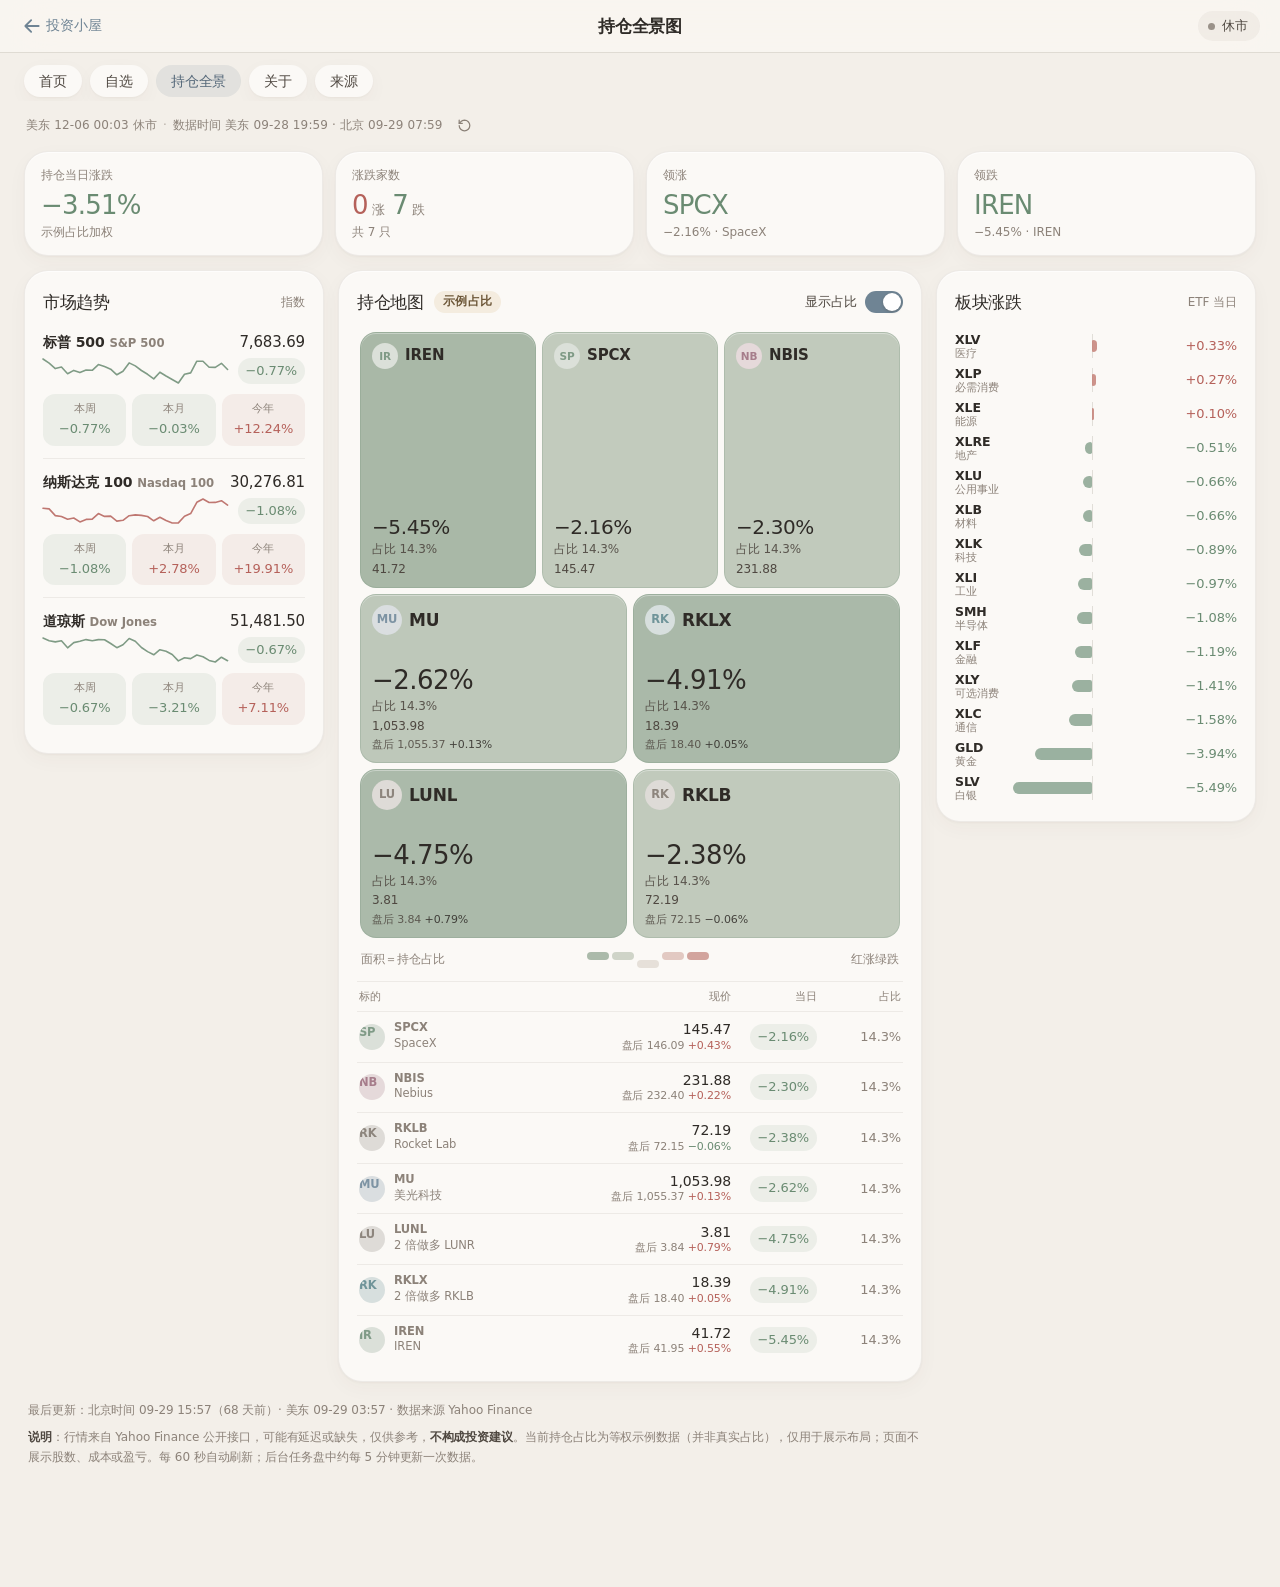
==== panorama/index.html @ 12483d36 "panorama: 持仓全景图 page (treemap, market trend, sector bars) + quotes cron" ====
<!doctype html>
<html lang="zh-CN">
<head>
<meta charset="utf-8">
<meta name="viewport" content="width=device-width,initial-scale=1,viewport-fit=cover">
<title>持仓全景图 · 绿仔的投资小屋</title>
<meta name="description" content="重点关注标的的市场趋势、持仓地图与板块涨跌全景。行情来自 Yahoo Finance，自动刷新。">
<meta name="theme-color" media="(prefers-color-scheme: light)" content="#f3efe9">
<meta name="theme-color" media="(prefers-color-scheme: dark)" content="#1c1a18">
<meta name="color-scheme" content="light dark">
<meta name="apple-mobile-web-app-capable" content="yes">
<meta name="mobile-web-app-capable" content="yes">
<meta name="apple-mobile-web-app-status-bar-style" content="default">
<meta name="apple-mobile-web-app-title" content="持仓全景">
<link rel="manifest" href="../manifest.webmanifest">
<link rel="icon" href="../icons/favicon-32.png" sizes="32x32">
<link rel="apple-touch-icon" href="../icons/apple-touch-icon.png">
<link rel="stylesheet" href="../assets/app.css">
<link rel="stylesheet" href="panorama.css">
</head>
<body class="pn">
<header class="pn-bar glass">
  <div class="pn-bar-in">
    <a class="pn-brand press" href="../" aria-label="返回首页">
      <svg class="ic" viewBox="0 0 24 24" fill="none" stroke="currentColor" stroke-width="2.2" stroke-linecap="round" stroke-linejoin="round" aria-hidden="true"><path d="M20 12H4.5M11 5l-7 7 7 7"/></svg>
      <span class="pn-brand-t">投资小屋</span>
    </a>
    <h1 class="pn-title">持仓全景图</h1>
    <div class="pn-bar-r"><span class="pn-status" id="status" aria-live="polite"><i></i><b>—</b></span></div>
  </div>
</header>

<nav class="tabs pn-tabs" aria-label="页面">
  <a href="../#/">首页</a><a href="../#/w">自选</a><a href="./" class="on" aria-current="page">持仓全景</a><a href="../#/about">关于</a><a href="../#/sources">来源</a>
</nav>

<main class="pn-main" id="main">
  <div class="pn-sub"><span id="clock">美东 —</span><span class="pn-dot">·</span><span id="dtime">数据时间 —</span><button class="pn-refresh press" id="refresh" type="button" aria-label="立即刷新"><svg class="ic" viewBox="0 0 24 24" fill="none" stroke="currentColor" stroke-width="2" stroke-linecap="round" stroke-linejoin="round"><path d="M3.5 12a8.5 8.5 0 108.5-8.5A9 9 0 005.7 6.3L3.5 8.5"/><path d="M3.5 3.5v5h5"/></svg></button></div>
  <div class="pn-warn" id="warn" hidden></div>

  <section class="pn-cards" id="cards" aria-label="概览"></section>

  <div class="pn-grid">
    <aside class="pn-card pn-market" aria-labelledby="h-market">
      <div class="pn-hd"><h2 id="h-market">市场趋势</h2><span class="pn-hint">指数</span></div>
      <div id="market"></div>
    </aside>

    <section class="pn-card pn-map" aria-labelledby="h-map">
      <div class="pn-hd">
        <h2 id="h-map">持仓地图</h2>
        <span class="pn-badge" id="badge" hidden title="占比为占位示例数据，并非真实持仓比例">示例占比</span>
        <label class="pn-sw press"><input type="checkbox" id="wtoggle" checked><span class="pn-sw-t">显示占比</span><span class="pn-sw-k" aria-hidden="true"></span></label>
      </div>
      <div class="pn-treemap" id="treemap" role="list" aria-label="持仓地图：面积代表占比，颜色代表当日涨跌"></div>
      <div class="pn-legend"><span>面积＝<em id="areaNote">占比</em></span><span class="pn-scale" aria-hidden="true"><i class="dn3"></i><i class="dn1"></i><i class="fl"></i><i class="up1"></i><i class="up3"></i></span><span>红涨绿跌</span></div>
      <div class="pn-table" id="holdlist"></div>
    </section>

    <aside class="pn-card pn-sectors" aria-labelledby="h-sec">
      <div class="pn-hd"><h2 id="h-sec">板块涨跌</h2><span class="pn-hint">ETF 当日</span></div>
      <div id="sectors"></div>
    </aside>
  </div>

  <footer class="pn-foot">
    <p id="footTime">—</p>
    <p><b>说明</b>：行情来自 Yahoo Finance 公开接口，可能有延迟或缺失，仅供参考，<b>不构成投资建议</b>。<span id="wnote">持仓占比仅以百分比示意；</span>页面不展示股数、成本或盈亏。每 60 秒自动刷新；后台任务盘中约每 5 分钟更新一次数据。</p>
  </footer>
</main>

<nav class="tabbar glass" aria-label="主导航">
  <a href="../#/" class="press"><svg class="ic" viewBox="0 0 24 24" fill="none" stroke="currentColor" stroke-width="1.8" stroke-linecap="round" stroke-linejoin="round" aria-hidden="true"><path d="M4 10.5L12 4l8 6.5V19a1.5 1.5 0 01-1.5 1.5H15V15h-6v5.5H5.5A1.5 1.5 0 014 19z"/></svg><span>首页</span></a>
  <a href="../#/w" class="press"><svg class="ic" viewBox="0 0 24 24" fill="none" stroke="currentColor" stroke-width="1.8" stroke-linecap="round" stroke-linejoin="round" aria-hidden="true"><rect x="3.5" y="3.5" width="7" height="7" rx="1.5"/><rect x="13.5" y="3.5" width="7" height="7" rx="1.5"/><rect x="3.5" y="13.5" width="7" height="7" rx="1.5"/><rect x="13.5" y="13.5" width="7" height="7" rx="1.5"/></svg><span>自选</span></a>
  <a href="./" class="press on" aria-current="page"><svg class="ic" viewBox="0 0 24 24" fill="none" stroke="currentColor" stroke-width="1.8" stroke-linecap="round" stroke-linejoin="round" aria-hidden="true"><rect x="3.5" y="3.5" width="9" height="17" rx="2"/><rect x="14.5" y="3.5" width="6" height="7.5" rx="2"/><rect x="14.5" y="13" width="6" height="7.5" rx="2"/></svg><span>全景</span></a>
  <a href="../#/about" class="press"><svg class="ic" viewBox="0 0 24 24" fill="none" stroke="currentColor" stroke-width="1.8" stroke-linecap="round" stroke-linejoin="round" aria-hidden="true"><circle cx="12" cy="12" r="9"/><path d="M12 11v6M12 7.6v.2"/></svg><span>关于</span></a>
  <a href="../#/sources" class="press"><svg class="ic" viewBox="0 0 24 24" fill="none" stroke="currentColor" stroke-width="1.8" stroke-linecap="round" stroke-linejoin="round" aria-hidden="true"><path d="M14 2.5H6.5a2 2 0 00-2 2v15a2 2 0 002 2h11a2 2 0 002-2V8z"/><path d="M14 2.5V8h5.5M8.5 13h7M8.5 17h4.5"/></svg><span>来源</span></a>
</nav>
<noscript><p style="padding:24px;color:#8a8078">请启用 JavaScript 以查看持仓全景图。</p></noscript>
<script src="panorama.js" defer></script>
</body>
</html>
---- assets/app.css ----
/* 美股 AI 雷达 — Google-Finance information architecture × iOS "Liquid Glass" materials.
   Chinese convention: red = up, green = down. Light + automatic dark mode. */
@font-face{font-family:"WM Brush";src:url(fonts/MaShanZheng-Regular-wordmark.woff2) format("woff2");font-display:block}
@font-face{font-family:"WM Round";src:url(fonts/ZCOOLKuaiLe-Regular-wordmark.woff2) format("woff2");font-display:block}
@font-face{font-family:"WM Serif";src:url(fonts/ZCOOLXiaoWei-Regular-wordmark.woff2) format("woff2");font-display:block}
:root{
  /* Morandi: warm greige ground, dusty low-saturation accents */
  --bg:#f3efe9; --card:#fbf9f6; --card2:#f2ede6; --fill:rgba(120,104,88,.11); --fill2:rgba(120,104,88,.065);
  --line:rgba(96,80,64,.16); --line2:rgba(96,80,64,.09);
  --tx:#2f2b27; --tx2:#4f4841; --tx3:#8c8279; --tx4:#b9afa5;
  --blue:#6f8494; --blue2:#7d93a3; --blue-bg:rgba(111,132,148,.13); --blue-tx:#56697a;
  --up:#b5615a; --upR:#c48178; --up-bg:rgba(181,97,90,.09); --dn:#6a8b72; --dnR:#8aa591; --dn-bg:rgba(110,143,118,.11); --flat:#9a9189;
  --glass:rgba(250,247,243,.74); --glass-bd:rgba(255,255,255,.6); --glass-hl:inset 0 1px 0 rgba(255,255,255,.7);
  --sh-card:0 1px 2px rgba(80,60,40,.04),0 6px 20px rgba(80,60,40,.035); --sh-pop:0 14px 40px rgba(70,52,36,.12),0 2px 8px rgba(70,52,36,.05);
  --bub:#ece6de; --warn-bg:#f4ecdf; --warn-tx:#6b5536;
  --val:#a3804a; --val-b:#f1e8da; --gro:#8f7599; --gro-b:#eee7ef; --tec:#62898f; --tec-b:#e3ecec; --mac:#737899; --mac-b:#e8e8f0; --hst:#9a9189; --hst-b:#efebe5;
  --r-sm:10px; --r:14px; --r-lg:20px; --r-xl:24px;
  --spring:cubic-bezier(.34,1.4,.64,1); --ease:cubic-bezier(.32,.72,0,1);
  --font:-apple-system,BlinkMacSystemFont,"SF Pro Display","SF Pro Text","PingFang SC","Google Sans",Roboto,"Noto Sans SC","Hiragino Sans GB","Microsoft YaHei",system-ui,"Segoe UI",sans-serif;
  --abh:64px; --sat:env(safe-area-inset-top,0px); --sab:env(safe-area-inset-bottom,0px);
  color-scheme:light dark;
}
@media (prefers-color-scheme:dark){:root{
  --bg:#1c1a18; --card:#262320; --card2:#2f2b28; --fill:rgba(200,185,170,.12); --fill2:rgba(200,185,170,.07);
  --line:rgba(220,205,190,.14); --line2:rgba(220,205,190,.08);
  --tx:#ece6df; --tx2:#cdc5bc; --tx3:#998f86; --tx4:#6a615a;
  --blue:#9aaebb; --blue2:#a9bbc6; --blue-bg:rgba(154,174,187,.15); --blue-tx:#b3c3ce;
  --up:#d38f86; --upR:#c9877e; --up-bg:rgba(211,143,134,.13); --dn:#92b39b; --dnR:#86a790; --dn-bg:rgba(146,179,155,.13); --flat:#998f86;
  --glass:rgba(38,35,32,.72); --glass-bd:rgba(255,245,235,.08); --glass-hl:inset 0 1px 0 rgba(255,245,235,.06);
  --sh-card:none; --sh-pop:0 16px 48px rgba(0,0,0,.45);
  --bub:#34302c; --warn-bg:rgba(176,138,79,.14); --warn-tx:#e2cda6;
  --val:#c9a56b; --val-b:rgba(201,165,107,.15); --gro:#b89cc2; --gro-b:rgba(184,156,194,.15); --tec:#8db3b8; --tec-b:rgba(141,179,184,.14); --mac:#9da2c4; --mac-b:rgba(157,162,196,.16); --hst:#998f86; --hst-b:#2f2b28;
}}
*{box-sizing:border-box;margin:0;padding:0}
html{-webkit-text-size-adjust:100%;scroll-padding-top:calc(var(--abh) + 16px);background:var(--bg)}
body{background:var(--bg);color:var(--tx);font:15px/1.55 var(--font);letter-spacing:-.005em;-webkit-font-smoothing:antialiased;min-height:100vh;-webkit-tap-highlight-color:transparent;overflow-x:hidden}
a{color:var(--blue);text-decoration:none}
button{font:inherit;color:inherit;background:none;border:0;cursor:pointer}
input,select{font:inherit;color:inherit}
strong{font-weight:500;color:var(--tx)}
.num{font-variant-numeric:tabular-nums;letter-spacing:-.01em}
.up{color:var(--up)} .dn{color:var(--dn)} .flat{color:var(--flat)}
.faint{color:var(--tx3)} .small{font-size:12px} .center{text-align:center}
.ic{width:20px;height:20px;flex:none;display:inline-block;vertical-align:middle}
:focus-visible{outline:2px solid var(--blue);outline-offset:2px;border-radius:8px}
.glass{background:var(--glass);-webkit-backdrop-filter:saturate(180%) blur(24px);backdrop-filter:saturate(180%) blur(24px)}
.card{background:var(--card);border-radius:var(--r-lg);box-shadow:var(--sh-card)}

/* press: quick shrink, spring back */
.press,.frow,.wrow,.lrow,.sg,.xchip,.chip,.tabs a,.tonal,.icard,.news-row,.pager a,.heat .h,.srow,.ib,.dsel,.send,.acc summary,.tlink,.more,.ce{transition:transform .5s var(--spring),background-color .2s,box-shadow .25s,opacity .2s}
.press:active,.frow:active,.wrow:active,.lrow:active,.sg:active,.xchip:active,.chip:active,.tabs a:active,.tonal:active,.icard:active,.news-row:active,.pager a:active,.heat .h:active,.srow:active,.ib:active,.dsel:active,.send:active,.tlink:active,.ce:active{transform:scale(.97);transition:transform .12s ease-out}
.acc summary:active{transform:scale(.99);transition:transform .12s ease-out}

/* ---------- wordmark drafts (?logo=a|b|c) ---------- */
.wm{display:inline-flex;align-items:center;gap:9px;color:var(--tx);white-space:nowrap;line-height:1}
.wm .mark{width:30px;height:30px;flex:none}
.wm-t{font-size:22px}
.wm-a .wm-t{font-family:"WM Brush",var(--font);font-size:25px;letter-spacing:.02em;color:#3b3632}
.wm-a .mk-fill{fill:#b5615a} .wm-a .mk-line{stroke:#f3dcd6;opacity:.7} .wm-a .mk-ch{font-family:"WM Brush",serif;font-size:22px;fill:#fbf3ef}
.wm-b .wm-t{font-family:"WM Round",var(--font);font-size:22px;letter-spacing:.06em;color:#6b5a4c}
.wm-b .mk-fill{fill:#e2cfba} .wm-b .mk-door{fill:none;stroke:#a88f77;stroke-width:1.6;stroke-linecap:round} .wm-b .mk-leaf{fill:#8aa591} .wm-b .mk-vein{stroke:#f3efe9}
.wm-c{gap:10px}
.wm-c .wm-t{display:inline-flex;align-items:center;gap:8px;font-family:"WM Serif","Noto Serif SC","Songti SC",serif;font-size:21px;letter-spacing:.2em;color:#3b3632}
.wm-c .wm-rule{display:inline-block;width:14px;height:.5px;background:currentColor;opacity:.45}
.wm-c .wm-rule:last-child{margin-left:-.2em}
.wm-c .mk-line{stroke:#8c8279} .wm-c .mk-ch{font-family:"WM Serif",serif;font-size:19px;fill:#3b3632}
@media (prefers-color-scheme:dark){
  .wm-a .wm-t,.wm-c .wm-t{color:#ece6df} .wm-b .wm-t{color:#e3d3c3}
  .wm-a .mk-fill{fill:#a35a53} .wm-b .mk-fill{fill:#4a413a} .wm-b .mk-door{stroke:#b9a48f} .wm-b .mk-vein{stroke:#262320}
  .wm-c .mk-line{stroke:#998f86} .wm-c .mk-ch{fill:#ece6df}
}
.wm-lg .mark{width:38px;height:38px} .wm-lg.wm-a .wm-t{font-size:33px} .wm-lg.wm-b .wm-t{font-size:27px} .wm-lg.wm-c .wm-t{font-size:25px}
.wm-sm .mark{width:22px;height:22px} .wm-sm .wm-t{font-size:17px!important} .wm-sm.wm-c .wm-rule{display:none} .wm-sm.wm-c .wm-t{letter-spacing:.12em}
.wm-xs{gap:6px} .wm-xs .mark{width:18px;height:18px} .wm-xs .wm-t{font-size:14px!important;color:var(--tx2)!important} .wm-xs.wm-c .wm-rule{display:none}

/* ---------- glass app bar ---------- */
.appbar{position:sticky;top:0;z-index:30;padding-top:var(--sat);border-bottom:.5px solid transparent;transition:border-color .25s,background-color .25s}
body.scrolled .appbar{border-bottom-color:var(--line)}
.ab{max-width:1440px;margin:0 auto;height:var(--abh);display:grid;grid-template-columns:280px minmax(0,1fr) 380px;align-items:center;padding:0 24px;position:relative}
.ab-l{display:flex;align-items:center;gap:2px;min-width:0}
.brand{display:flex;align-items:center;color:var(--tx);white-space:nowrap}
.ab-t{display:none}
.ab-c{padding:0 24px;max-width:780px}
.ab-r{display:flex;justify-content:flex-end;align-items:center;gap:6px}
.ib{width:40px;height:40px;border-radius:50%;display:inline-flex;align-items:center;justify-content:center;color:var(--tx2);flex:none}
.ib:hover{background:var(--fill2)}
.ib .ic{width:22px;height:22px}
.back{margin-left:-8px;color:var(--blue)}
.back .ic{width:24px;height:24px;stroke-width:2.2}
.sbtn{display:none}
.search{position:relative;display:flex;align-items:center;height:44px;background:var(--fill);border-radius:22px;padding:0 6px 0 16px;transition:background .2s,box-shadow .25s,border-radius .2s}
.search:hover{background:var(--fill2)}
.search:focus-within{background:var(--card);box-shadow:var(--sh-pop)}
.search.open{border-radius:22px 22px 0 0}
.search .si{width:20px;height:20px;color:var(--tx3)}
.search input{flex:1;min-width:0;height:100%;border:0;background:transparent;outline:0;padding:0 10px;font-size:16px}
.search input::placeholder{color:var(--tx3)}
.search input::-webkit-search-cancel-button{display:none}
.qx{width:34px;height:34px}
.qx .ic{width:18px;height:18px}
.sr{position:absolute;left:0;right:0;top:100%;background:var(--card);border-radius:0 0 22px 22px;box-shadow:0 18px 40px rgba(0,0,0,.14);padding:4px 0 12px;max-height:min(66vh,520px);overflow:auto;border-top:.5px solid var(--line2);z-index:40;animation:drop .35s var(--ease)}
@keyframes drop{from{opacity:0;transform:translateY(-6px)}}
.srh{font-size:12px;color:var(--tx3);padding:8px 20px 4px;font-weight:600}
.srow{display:flex;align-items:center;gap:14px;padding:9px 20px;color:var(--tx)}
.srow:hover,.srow.on{background:var(--fill2)}
.st{flex:1;min-width:0;display:flex;flex-direction:column}
.st b{font-weight:600;white-space:nowrap;overflow:hidden;text-overflow:ellipsis}
.st span{font-size:12px;color:var(--tx3)} .st em{font-style:normal;color:var(--blue)}
.sp{display:flex;flex-direction:column;align-items:flex-end;gap:2px}
.sp b{font-weight:600}
.sre{padding:16px 20px;color:var(--tx3)}
.sm-only{display:none}
.lt-block{display:none}
.dsel{position:relative;display:inline-flex;align-items:center;gap:6px;height:36px;padding:0 10px 0 12px;background:var(--fill2);border-radius:18px;color:var(--tx2);font-size:13px;font-weight:600;cursor:pointer}
.dsel:hover{background:var(--fill)}
.dsel .ic{width:17px;height:17px}
.dsel .dd{width:15px;height:15px;margin-left:-2px}
.dsel select{appearance:none;-webkit-appearance:none;border:0;background:transparent;font:inherit;color:inherit;outline:0;cursor:pointer}
.dsel select option{color:#000}

/* ---------- layout ---------- */
.layout{max-width:1440px;margin:0 auto;display:grid;grid-template-columns:280px minmax(0,1fr) 380px;gap:20px;align-items:start;padding:12px 24px 0}
.col-l,.col-r{position:sticky;top:calc(var(--abh) + var(--sat) + 12px);max-height:calc(100vh - var(--abh) - var(--sat) - 24px);overflow:auto;background:var(--card);border-radius:var(--r-xl);box-shadow:var(--sh-card);scrollbar-width:none}
.col-l::-webkit-scrollbar,.col-r::-webkit-scrollbar{display:none}
.col-l{padding:6px 16px 12px}
.col-r{padding:6px 20px 0}
.col-c{min-width:0;padding:0 0 24px}
.col-c>*{max-width:760px;margin-left:auto;margin-right:auto}
.only-m{display:none}

/* page transitions (spring) */
.pg-enter{animation:pgin .6s var(--ease) both}
.pg-enter.push{animation-name:pgpush}
@keyframes pgin{from{opacity:0;transform:translateY(16px) scale(.992)}}
@keyframes pgpush{from{opacity:0;transform:translateX(48px)}}
body.swiping .layout{box-shadow:-16px 0 40px rgba(0,0,0,.18);border-radius:24px 0 0 24px}

/* tabs (pill, Google skeleton) */
.tabs,.seg,.chips{display:flex;gap:8px;overflow-x:auto;scrollbar-width:none}
.tabs::-webkit-scrollbar,.seg::-webkit-scrollbar,.chips::-webkit-scrollbar,.icards::-webkit-scrollbar,.rtabs::-webkit-scrollbar{display:none}
.tabs{padding:4px 0 14px}
.tabs a,.chip{flex:none;height:32px;display:inline-flex;align-items:center;padding:0 15px;border-radius:16px;background:var(--card);box-shadow:var(--sh-card);color:var(--tx2);font-size:13.5px;font-weight:500;white-space:nowrap}
.tabs a:hover,.chip:hover{background:var(--card2)}
.tabs a.on,.chip.on{background:var(--blue-bg);box-shadow:none;color:var(--blue-tx)}
.chip.sm{height:26px;padding:0 10px;font-size:12px;font-weight:500;color:var(--tx2);background:var(--fill2);box-shadow:none}

.dateline{display:flex;flex-wrap:wrap;align-items:center;gap:6px 8px;font-size:13px;color:var(--tx3);margin:0 auto 12px}
.live{display:inline-flex;align-items:center;gap:4px;height:22px;padding:0 9px 0 7px;border-radius:11px;background:var(--blue-bg);color:var(--blue-tx);font-weight:500;font-size:11.5px}
.live .ic{width:13px;height:13px}
.dot-sep{width:3px;height:3px;border-radius:50%;background:var(--tx4)}

/* hero + activity rings — editorial type: light numerals, quiet labels */
.hero-grid{display:grid;grid-template-columns:minmax(0,1fr) minmax(0,1.08fr);gap:14px;margin-bottom:14px}
.hero{position:relative;padding:20px 22px 18px;display:flex;flex-direction:column;justify-content:center}
.hero-k{font-size:11.5px;letter-spacing:.14em;color:var(--tx3);font-weight:500}
.hero-n{display:flex;align-items:baseline;gap:4px;margin:8px 0 10px;color:var(--tx)}
.hero-n .big{font-size:52px;line-height:1;font-weight:300;letter-spacing:-.04em;font-feature-settings:"tnum","lnum"}
.hero-n .unit{font-size:15px;color:var(--tx3);margin-right:14px}
.hero-n .split{display:flex;align-items:baseline;gap:12px;font-size:13px;color:var(--tx3);padding-left:14px;border-left:.5px solid var(--line)}
.hero-n .split em{font-style:normal;font-size:24px;font-weight:400;letter-spacing:-.02em;margin-right:3px}
.hero-n .split i{display:none}
.hero-p{font-size:14px;line-height:1.65;color:var(--tx2);max-width:34em}
.hero .live{position:absolute;top:18px;right:18px}
.rings{display:grid;grid-template-columns:104px minmax(0,1fr);grid-template-rows:auto auto;gap:4px 18px;padding:18px 20px 16px;align-items:center}
.rg-svg{width:104px;height:104px;display:block}
.rg-svg .trk{fill:none;stroke-width:9;opacity:.13}
.rg-svg .arc{fill:none;stroke-width:9;stroke-linecap:round;animation:ringin 1.4s var(--ease) both}
@keyframes ringin{from{stroke-dasharray:0 100}}
.r-up{stroke:var(--upR);color:var(--upR);background:var(--upR)} .r-dn{stroke:var(--dnR);color:var(--dnR);background:var(--dnR)} .r-se{stroke:var(--blue2);color:var(--blue2);background:var(--blue2)}
.rg-lg{display:flex;flex-direction:column;gap:8px}
.rgi{display:grid;grid-template-columns:52px 1fr;column-gap:10px;align-items:baseline}
.rgi .k{display:inline-flex;align-items:center;gap:6px;font-size:11.5px;letter-spacing:.06em;color:var(--tx3);grid-row:span 2}
.kd{width:6px;height:6px;border-radius:50%;flex:none}
.rgi b{font-size:18px;font-weight:400;line-height:1.2;letter-spacing:-.02em}
.rgi b.se{color:var(--blue-tx)}
.rgi small{font-size:11px;color:var(--tx4);grid-column:2}
.rg-foot{grid-column:1/-1;display:flex;flex-direction:column;gap:7px;font-size:11.5px;color:var(--tx3);margin-top:8px}
.rg-foot span{display:flex;justify-content:space-between;gap:8px}
.rg-foot em{font-style:normal;color:var(--tx4)}
.brd{display:flex;height:3px;border-radius:2px;overflow:hidden;gap:2px;opacity:.85}
.brd i{display:block}
.up-bg{background:var(--upR)} .dn-bg{background:var(--dnR)} .fl-bg{background:var(--fill)}

/* index cards */
.icards-wrap{position:relative}
.icards{display:flex;gap:12px;overflow-x:auto;scroll-snap-type:x mandatory;scrollbar-width:none;padding:2px 2px 6px;margin:0 -2px}
.icard{flex:0 0 156px;scroll-snap-align:start;background:var(--card);border-radius:var(--r-lg);box-shadow:var(--sh-card);padding:14px 0 0;overflow:hidden;display:flex;flex-direction:column}
.icard:hover{box-shadow:var(--sh-pop)}
.icard>div:not(.isp){padding:0 16px}
.in{font-size:12.5px;font-weight:500;color:var(--tx3);letter-spacing:.02em;white-space:nowrap;overflow:hidden;text-overflow:ellipsis}
.iv{font-size:19px;color:var(--tx);margin-top:3px;font-weight:400;letter-spacing:-.02em}
.ia{font-size:11px;color:var(--tx4);order:3}
.ip{margin:2px 0 6px}
.ip .ca{font-size:12.5px;font-weight:500}
.ip .ca .ic{width:12px;height:12px}
.isp{height:36px;margin-top:auto;opacity:.9}
.spark{display:block;width:100%;height:100%;overflow:visible}
.basel{stroke:var(--tx4)}
.icnext{position:absolute;right:-12px;top:50%;transform:translateY(-50%);background:var(--glass);-webkit-backdrop-filter:blur(20px);backdrop-filter:blur(20px);box-shadow:var(--sh-pop),var(--glass-hl);opacity:0;pointer-events:none}
.icnext.show{opacity:1;pointer-events:auto}
.icnext:active{transform:translateY(-50%) scale(.92)}

/* change displays */
.ca{display:inline-flex;align-items:center;gap:2px;font-size:12px;font-weight:500;white-space:nowrap}
.ca .ic{width:12px;height:12px;stroke-width:2}
.pill{display:inline-flex;align-items:center;gap:2px;height:22px;padding:0 8px 0 6px;border-radius:11px;font-size:12.5px;font-weight:500;white-space:nowrap;background:var(--fill2);color:var(--flat)}
.pill .ic{width:12px;height:12px;stroke-width:2.1}
.pill.up{background:var(--up-bg);color:var(--up)} .pill.dn{background:var(--dn-bg);color:var(--dn)}
.pill.lg{height:28px;font-size:14px;padding:0 11px 0 8px;border-radius:14px}
.pill.lg .ic{width:14px;height:14px}

/* sections = white inset cards */
.sec{margin-top:14px;background:var(--card);border-radius:var(--r-lg);box-shadow:var(--sh-card);padding:18px 20px 14px}
.sec.plain{background:none;box-shadow:none;padding:0}
.sh{font-size:18px;font-weight:500;letter-spacing:-.015em;color:var(--tx);line-height:28px;margin-bottom:6px}
.sec-t{margin-top:22px}
.shr{display:flex;align-items:center;gap:10px;margin-bottom:6px}
.shr .sh{margin:0}
.shr>:last-child:not(:first-child){margin-left:auto}
.more{display:inline-flex;align-items:center;gap:2px;font-size:14px;font-weight:600;color:var(--blue)}
.more .ic{width:17px;height:17px}
.badge-live{display:inline-flex;align-items:center;height:20px;padding:0 8px;border-radius:10px;background:var(--dn-bg);color:var(--dn);font-size:11px;font-weight:500;letter-spacing:.02em}
.shr .badge-live{margin-left:0!important}
.para{color:var(--tx2);line-height:1.7;font-size:15px}

/* accordion */
.acc{border-bottom:.5px solid var(--line)}
.acc:last-child{border-bottom:0}
.acc summary{list-style:none;display:flex;align-items:center;gap:12px;padding:12px 0;min-height:62px;cursor:pointer}
.acc summary::-webkit-details-marker{display:none}
.at{flex:1;font-size:15px;font-weight:500;line-height:1.45;color:var(--tx)}
.aim{display:flex;align-items:center;gap:8px;font-size:12px;white-space:nowrap}
.aib{display:inline-flex;align-items:center;gap:3px;height:22px;padding:0 9px 0 7px;border-radius:11px;background:var(--blue-bg);color:var(--blue-tx);font-size:11.5px;font-weight:500;letter-spacing:.02em}
.aib .ic{width:13px;height:13px}
.chev{width:34px;height:34px;border-radius:50%;background:var(--fill2);display:flex;align-items:center;justify-content:center;flex:none;color:var(--tx2)}
.acc summary:hover .chev{background:var(--fill)}
.chev .ic{width:18px;height:18px;transition:transform .45s var(--spring)}
.acc[open] .chev .ic{transform:rotate(180deg)}
.acc[open] .ab-body{animation:fi .45s var(--ease)}
.ab-body{padding:0 46px 18px 0;color:var(--tx2);font-size:15px;line-height:1.7}
.ab-body p+p{margin-top:8px}
.tonal{display:inline-flex;align-items:center;gap:7px;height:40px;padding:0 18px 0 14px;border-radius:20px;background:var(--fill2);color:var(--tx);font-size:14px;font-weight:600;margin-top:14px}
.tonal:hover{background:var(--fill)}
.tonal .ic{width:18px;height:18px}

/* focus rows */
.frows{margin:0 -8px}
.frow{display:block;padding:14px 8px;border-bottom:.5px solid var(--line2);color:var(--tx);border-radius:14px}
.frow:last-child{border-bottom:0}
.frow:hover{background:var(--fill2)}
.fl1{display:flex;align-items:center;gap:12px}
.tkb{display:inline-flex;align-items:center;justify-content:center;min-width:54px;height:28px;padding:0 7px;border-radius:8px;font-size:12px;font-weight:600;letter-spacing:.01em;flex:none}
.tkb.sm{min-width:50px;height:26px;font-size:12px;border-radius:8px}
.h0{background:#e6eaee;color:#56697a} .h1{background:#f2e4e1;color:#9a574f} .h2{background:#e4ebe5;color:#58765f} .h3{background:#f0e8db;color:#8a6c3e}
.h4{background:#ece5ee;color:#7a6284} .h5{background:#e1ebeb;color:#557a80} .h6{background:#f1e5e9;color:#94606f} .h7{background:#ebe7e2;color:#5b534c}
@media (prefers-color-scheme:dark){
  .h0{background:rgba(154,174,187,.14);color:#b3c3ce} .h1{background:rgba(211,143,134,.14);color:#dfa59c} .h2{background:rgba(146,179,155,.13);color:#a9c6b1} .h3{background:rgba(201,165,107,.14);color:#d6b986}
  .h4{background:rgba(184,156,194,.14);color:#c9b2d1} .h5{background:rgba(141,179,184,.13);color:#a6c7cb} .h6{background:rgba(214,160,176,.13);color:#dcb0bd} .h7{background:#2f2b28;color:#cdc5bc}
}
.fn{flex:1;min-width:0;display:flex;flex-direction:column}
.fn b{font-weight:500;font-size:15px;white-space:nowrap;overflow:hidden;text-overflow:ellipsis}
.fn>span{font-size:12.5px;color:var(--tx3);white-space:nowrap;overflow:hidden;text-overflow:ellipsis}
.fsp{width:72px;height:30px;flex:none}
.fp{display:flex;flex-direction:column;align-items:flex-end;gap:3px;min-width:84px}
.fp b{font-weight:500;font-size:15px}
.fwhy{display:flex;gap:6px;align-items:flex-start;margin:8px 0 0 68px;font-size:13.5px;color:var(--tx2);line-height:1.5}
.fwhy .ic{width:14px;height:14px;color:var(--blue);margin-top:3px}

/* news */
.news{display:flex;flex-direction:column}
.news-row{display:flex;align-items:baseline;gap:10px;padding:10px 8px;margin:0 -8px;border-radius:12px;color:var(--tx);font-size:14.5px;line-height:1.5}
.news-row:hover{background:var(--fill2)}
.news-row.on{background:var(--blue-bg)}
.nd{width:5px;height:5px;border-radius:50%;background:var(--dnR);flex:none;transform:translateY(-3px)}
.nt{width:56px;flex:none;font-size:12px;color:var(--tx3);white-space:nowrap}
.nt .fut{font-style:normal;color:var(--blue);font-weight:600}
.ns{flex:1;min-width:0}
.ns b{font-weight:600;font-size:13.5px}
.sep{color:var(--tx3);margin:0 5px}
.ndt{color:var(--tx4);font-size:12px;margin-left:6px}
.fav{display:inline-flex;align-items:center;justify-content:center;width:18px;height:18px;border-radius:50%;font-size:10.5px;font-weight:800;margin-right:6px;vertical-align:-3px}
.nnum{display:inline-flex;align-items:center;justify-content:center;width:18px;height:18px;border-radius:50%;background:var(--blue);color:#fff;font-size:11px;font-weight:700;margin-right:8px;vertical-align:-3px}
.morebtn{display:inline-flex;align-items:center;gap:2px;align-self:flex-start;font-size:13px;color:var(--blue);font-weight:600;padding:8px 0 2px}
.morebtn .ic{width:16px;height:16px}

/* calendar */
.cal{display:flex;flex-direction:column;gap:8px}
.ce{display:flex;gap:14px;align-items:flex-start;padding:12px 14px;background:var(--card2);border-radius:var(--r)}
.ce .cd{width:36px;height:36px;border-radius:11px;background:var(--card);color:var(--upR);display:flex;align-items:center;justify-content:center;flex:none}
.ce b{font-weight:600;font-size:14.5px}
.ce p{color:var(--tx2);font-size:14px;line-height:1.55}

/* watch rows */
.wlist{margin:0 -8px}
.wrow{display:flex;align-items:flex-start;gap:12px;padding:12px 8px;border-bottom:.5px solid var(--line2);color:var(--tx);border-radius:14px}
.wrow:last-child{border-bottom:0}
.wrow:hover{background:var(--fill2)}
.wrow .tkb{margin-top:2px}
.wn{flex:1;min-width:0;display:flex;flex-direction:column}
.wn b{font-weight:600;white-space:nowrap;overflow:hidden;text-overflow:ellipsis}
.wn>span{font-size:12px;color:var(--tx3)}
.wn p{font-size:13.5px;color:var(--tx2);margin-top:4px;line-height:1.5}
.wp{display:flex;flex-direction:column;align-items:flex-end;gap:3px;min-width:80px}
.wp b{font-weight:600}
.wk{padding:12px 0;border-bottom:.5px solid var(--line2);color:var(--tx2);font-size:14.5px;line-height:1.65}
.wk:last-child{border-bottom:0}
.lead{margin:2px 0 8px}
.filter{display:flex;align-items:center;gap:8px;height:38px;border-radius:19px;background:var(--fill);padding:0 14px;margin:2px 0 8px}
.filter .ic{width:18px;height:18px;color:var(--tx3)}
.filter input{flex:1;border:0;background:transparent;outline:0;font-size:15px}
.ph{margin:2px auto 14px}
.ph h1{font-size:28px;font-weight:500;letter-spacing:-.03em;line-height:40px}
.seg{margin-bottom:0;padding:2px 0 4px}
#wbody{margin-top:12px}
#wbody>.wlist,#wbody>.accs,#wbody>.sector-wrap{background:var(--card);border-radius:var(--r-lg);box-shadow:var(--sh-card);padding:4px 20px;margin-left:0;margin-right:0}
#wbody>.wlist{padding:4px 12px}
#wbody>.lead{padding:0 6px}
.sector{padding:14px 0;border-bottom:.5px solid var(--line2)}
.sector:last-child{border-bottom:0}
.sector h3{font-size:15px;font-weight:600;margin-bottom:10px}
.heat{display:grid;grid-template-columns:repeat(auto-fill,minmax(76px,1fr));gap:6px}
.heat .h{border-radius:12px;padding:9px 6px;display:flex;flex-direction:column;align-items:center;gap:1px}
.heat .h.on{outline:2px solid var(--blue);outline-offset:2px}
.heat .h b{font-size:13px;font-weight:600}
.heat .h span{font-size:11.5px;font-variant-numeric:tabular-nums}
.snote{font-size:13px;color:var(--tx3);margin-top:8px;line-height:1.55}
.warn{display:flex;gap:8px;align-items:flex-start;margin-top:12px;padding:11px 13px;border-radius:var(--r);background:var(--warn-bg);color:var(--warn-tx);font-size:13.5px;line-height:1.55}
.warn .ic{width:18px;height:18px;color:var(--val);margin-top:1px}

/* left list */
.lhd{padding:12px 4px 8px}
.lhd h2{font-size:22px;font-weight:500;letter-spacing:-.02em;line-height:34px}
.lsec{padding:10px 0 6px;border-top:.5px solid var(--line)}
.lsh{display:flex;align-items:center;justify-content:space-between;margin:0 4px 4px}
.lsh h3{font-size:14px;font-weight:600}
.lsh .more,.lsh .faint{font-size:12px}
.lrow{display:flex;align-items:center;gap:8px;padding:8px 10px;margin:0 -6px;border-radius:12px;color:var(--tx)}
.lrow:hover{background:var(--fill2)}
.lrow.on{background:var(--blue-bg)}
.lt{flex:1;min-width:0;display:flex;flex-direction:column}
.lt b{font-weight:600;font-size:14px;white-space:nowrap;overflow:hidden;text-overflow:ellipsis}
.lt span{font-size:12px;color:var(--tx3);white-space:nowrap;overflow:hidden;text-overflow:ellipsis}
.lsp{width:44px;height:20px;flex:none}
.lp{display:flex;flex-direction:column;align-items:flex-end;min-width:74px}
.lp b{font-weight:600;font-size:14px}

/* AI research panel */
.rs-hd{display:flex;align-items:center;justify-content:space-between;padding:12px 0 4px}
.rs-hd h2{font-size:20px;font-weight:500;letter-spacing:-.02em;line-height:32px}
.greet{font-size:17px;font-weight:500;line-height:1.4;letter-spacing:-.02em;margin:10px 0 16px}
.grad{color:var(--blue-tx)}
.sugg{display:flex;flex-direction:column;gap:8px}
.sg{display:flex;align-items:center;gap:10px;min-height:48px;padding:6px 8px 6px 14px;border-radius:var(--r);background:var(--card2);color:var(--tx);font-size:14px;font-weight:500}
.sg:hover{background:var(--fill)}
.sg span{flex:1}
.sg i{width:32px;height:32px;border-radius:50%;background:var(--card);display:flex;align-items:center;justify-content:center;color:var(--blue);flex:none}
.sg i .ic{width:18px;height:18px}
.cons-sw{margin-top:16px;border-radius:var(--r-lg);padding:14px 16px;background:var(--card2);border:.5px solid var(--line2)}
.cs-h{display:flex;align-items:center;justify-content:space-between;margin-bottom:10px}
.cs-t{display:inline-flex;align-items:center;gap:6px;font-weight:600;font-size:15px}
.cs-t .ic{width:18px;height:18px;color:var(--blue)}
.cs-chips{margin-bottom:10px;flex-wrap:wrap;gap:6px}
.cs-chips .chip{height:28px;padding:0 12px;font-size:12.5px}
.cs-b p{font-size:14.5px;line-height:1.65;color:var(--tx2)}
.tlink{display:inline-flex;align-items:center;gap:2px;margin-top:8px;font-weight:600;font-size:14px}
.tlink .ic{width:16px;height:16px}
.rs-sub{font-size:13px;color:var(--tx3);font-weight:600;margin:22px 0 10px}
.xchips{display:flex;flex-direction:column;align-items:flex-start;gap:8px}
.xchip{display:inline-flex;align-items:center;gap:8px;height:40px;padding:0 16px 0 12px;border-radius:20px;background:var(--fill2);color:var(--tx);font-size:14px;font-weight:600}
.xchip:hover{background:var(--fill)}
.xchip .ic{width:19px;height:19px;color:var(--blue)}
.prompt{position:sticky;bottom:14px;margin:22px 0 14px;background:var(--glass);-webkit-backdrop-filter:saturate(180%) blur(20px);backdrop-filter:saturate(180%) blur(20px);border:.5px solid var(--line);border-radius:var(--r-xl);padding:12px 12px 10px 18px;box-shadow:var(--sh-pop),var(--glass-hl)}
.prompt:focus-within{border-color:var(--blue)}
.prompt::after{content:"";position:absolute;left:-24px;right:-24px;top:100%;height:15px;background:var(--card)}
.prompt input{width:100%;border:0;outline:0;font-size:15px;background:transparent;padding:4px 0 10px}
.pbar{display:flex;align-items:center;justify-content:space-between}
.send{width:34px;height:34px;border-radius:50%;background:var(--fill);color:var(--tx2);display:flex;align-items:center;justify-content:center}
.prompt:focus-within .send{background:var(--blue);color:#fff}
.phint{color:var(--up);margin-top:4px}
.phint:empty{display:none}
.avs{display:inline-flex}
.avs .av{margin-left:-7px;box-shadow:0 0 0 2px var(--card)}
.avs .av:first-child{margin-left:0}

/* quote page */
.quote{padding-top:4px}
.crumb{display:flex;align-items:center;gap:4px;font-size:13px;color:var(--tx3);margin:4px 0 8px}
.crumb a{color:var(--tx3)} .crumb a:hover{color:var(--blue)}
.crumb .ic{width:15px;height:15px}
.qn{font-size:24px;font-weight:500;letter-spacing:-.025em;line-height:34px}
.qpx{display:flex;align-items:baseline;gap:6px;margin-top:6px}
.qpx .num{font-size:44px;line-height:50px;font-weight:300;letter-spacing:-.04em}
.qpx small{font-size:15px;color:var(--tx3);font-weight:500}
.qchg{display:flex;align-items:center;gap:8px;margin-top:6px;font-size:16px;font-weight:600}
.qchg .faint{font-weight:500;font-size:15px}
.qmeta{font-size:12.5px;color:var(--tx3);margin-top:8px}
.qmeta a{color:var(--tx3);text-decoration:underline}
.qchart{position:relative;margin-top:14px;background:var(--card);border-radius:var(--r-lg);box-shadow:var(--sh-card);padding:6px 16px 12px}
.rtabs{display:flex;gap:2px;overflow-x:auto;scrollbar-width:none;background:var(--fill2);border-radius:12px;padding:3px;margin:8px 0 0}
.rtabs button{flex:1 0 auto;height:32px;padding:0 10px;font-size:13.5px;font-weight:500;color:var(--tx2);border-radius:9px;transition:background .25s,color .2s,box-shadow .25s,transform .5s var(--spring)}
.rtabs button:active:not([disabled]){transform:scale(.95)}
.rtabs button.on{background:var(--card);color:var(--tx);box-shadow:0 1px 3px rgba(60,45,30,.1)}
@media (prefers-color-scheme:dark){.rtabs button.on{background:#48423d}}
.rtabs button[disabled]{color:var(--tx4);cursor:not-allowed}
.perf{font-size:13.5px;margin:12px 0 0;min-height:20px}
.perf b{font-weight:600}
.plot{position:relative;margin-top:2px;touch-action:pan-y;user-select:none;-webkit-user-select:none}
.plot svg{display:block;width:100%;height:auto;overflow:visible}
.plot .ax{fill:var(--tx3);font-size:11px;font-family:var(--font);font-variant-numeric:tabular-nums}
.plot .gl{stroke:var(--line2)}
.plot .cx{stroke:var(--tx3)}
.plot .cd{stroke:var(--card)}
.plot .mks{stroke:var(--blue);opacity:.45}
.plot .mkd{fill:var(--card);stroke:var(--blue)}
.plot .mkb{fill:var(--blue)}
.plot .mkn{fill:#fff;font-size:10px;font-weight:700;font-family:var(--font)}
.plot .mk{cursor:pointer}
.plot .hit{cursor:crosshair}
.tip{position:absolute;top:58px;left:0;pointer-events:none;opacity:0;transition:opacity .15s;background:var(--glass);-webkit-backdrop-filter:saturate(180%) blur(20px);backdrop-filter:saturate(180%) blur(20px);border:.5px solid var(--glass-bd);border-radius:14px;box-shadow:var(--sh-pop),var(--glass-hl);padding:7px 12px;font-size:12px;line-height:1.5;white-space:nowrap;z-index:2;max-width:92%}
.tip b{font-size:15px;font-weight:600}
.tev{display:flex;align-items:center;gap:6px;margin-top:3px;white-space:normal;max-width:260px;color:var(--tx)}
.tev .n{display:inline-flex;align-items:center;justify-content:center;width:16px;height:16px;border-radius:50%;background:var(--blue);color:#fff;font-size:10px;font-weight:700;flex:none}
.stats{display:grid;grid-template-columns:1fr 1fr;column-gap:32px}
.kv{display:flex;justify-content:space-between;align-items:baseline;gap:12px;padding:11px 0;border-bottom:.5px solid var(--line2);font-size:15px}
.kv>span{color:var(--tx3);font-size:14px;white-space:nowrap}
.kv b{font-weight:600;text-align:right}
.sec:has(.aicard){padding:0;background:none;box-shadow:none}
.aicard{border-radius:var(--r-lg);background:linear-gradient(160deg,var(--blue-bg),transparent 60%),var(--card);box-shadow:var(--sh-card);padding:18px 20px 16px}
.aic-h{display:flex;align-items:center;gap:10px;margin-bottom:4px;flex-wrap:wrap}
.aic-h h2{font-size:18px;font-weight:500;letter-spacing:-.02em}
.aic-h .small{margin-left:auto}
.bl{padding-left:0;list-style:none}
.bl li{position:relative;padding:9px 0 9px 18px;color:var(--tx2);line-height:1.7;font-size:15px}
.bl li::before{content:"";position:absolute;left:3px;top:19px;width:6px;height:6px;border-radius:50%;background:var(--blue)}
.bl li+li{border-top:.5px solid var(--line2)}
.an{display:flex;gap:12px;padding:12px 0;border-bottom:.5px solid var(--line2)}
.an:last-child{border-bottom:0}
.an .ic{width:20px;height:20px;color:var(--tx3);margin-top:3px}
.an p{color:var(--tx2);line-height:1.7;font-size:15px}
.sent{display:flex;height:8px;border-radius:4px;overflow:hidden;gap:2px;margin:6px 0 10px}
.sent i{display:block;height:100%}
.sent .b{background:var(--upR)} .sent .n{background:var(--fill)} .sent .s{background:var(--dnR)}
.sent-lg{display:flex;flex-wrap:wrap;gap:6px 16px;font-size:13px;color:var(--tx2);margin-bottom:8px}
.sent-lg .dot{display:inline-block;width:8px;height:8px;border-radius:50%;background:var(--fill);margin-right:5px}
.sent-lg b{font-weight:600}
.note-card{display:flex;gap:12px;align-items:flex-start;padding:14px 16px;border-radius:var(--r-lg);background:var(--blue-bg);color:var(--blue-tx);margin-top:14px;font-size:14px;line-height:1.6}
.note-card .ic{color:var(--blue);margin-top:1px}
.note-card b{font-weight:600}
.pager{max-width:1440px;margin:0 auto;padding:18px 24px 0;display:flex;justify-content:center;gap:12px}
.pager a{display:flex;align-items:center;gap:12px;flex:0 1 240px;height:58px;padding:0 16px;background:var(--card);box-shadow:var(--sh-card);border-radius:var(--r-lg);color:var(--tx)}
.pager a span{display:flex;flex-direction:column;line-height:1.3}
.pager small{font-size:12px;color:var(--tx3)} .pager b{font-weight:600}
.pager .nx{justify-content:flex-end;text-align:right}
.pager .nx .ic{transform:rotate(180deg)}
.pager .ic{color:var(--blue)}

/* debate — iMessage-style */
.debate{padding-bottom:10px}
.debate .rs-hd{gap:10px;justify-content:flex-start}
.dq{display:flex;justify-content:flex-end;margin:10px 0 14px}
.dq-b{position:relative;background:var(--blue);color:#fbf9f6;border-radius:20px;padding:9px 14px;font-size:15px;max-width:82%;line-height:1.45}
.dq-b::before{content:"";position:absolute;right:-7px;bottom:0;width:20px;height:20px;background:var(--blue);border-bottom-left-radius:16px 14px}
.dq-b::after{content:"";position:absolute;right:-10px;bottom:0;width:10px;height:20px;background:var(--card);border-bottom-left-radius:10px}
.panel{display:grid;grid-template-columns:repeat(4,1fr);gap:4px;padding:12px 4px;background:var(--card2);border-radius:var(--r-lg);margin-bottom:4px}
.who{display:flex;flex-direction:column;align-items:center;gap:5px;font-size:12px;color:var(--tx2);font-weight:600}
.av{width:38px;height:38px;border-radius:50%;background:var(--scb);color:var(--sc);display:inline-flex;align-items:center;justify-content:center;flex:none;transition:box-shadow .3s,transform .5s var(--spring)}
.av .ic{width:20px;height:20px}
.av.sm{width:28px;height:28px}
.av.sm .ic{width:15px;height:15px}
.who.speaking .av{box-shadow:0 0 0 3px var(--card2),0 0 0 5px var(--sc);transform:scale(1.1)}
.who.speaking span{color:var(--sc)}
.round{display:flex;align-items:center;gap:12px;margin:18px 0 10px;font-size:12px;color:var(--tx3);font-weight:600}
.round::before,.round::after{content:"";flex:1;height:.5px;background:var(--line)}
.msg{display:flex;gap:8px;align-items:flex-end;margin:0 0 12px}
.msg.hide{display:none}
.msg.show{animation:pop .55s var(--spring) both;transform-origin:0 100%}
.msg.r.show{transform-origin:100% 100%}
@keyframes pop{from{opacity:0;transform:scale(.7) translateY(10px)}}
.mb{min-width:0;flex:1;display:flex;flex-direction:column;align-items:flex-start}
.mn{display:flex;align-items:center;gap:8px;margin:0 0 3px 12px;font-size:12px}
.mn b{font-weight:600;color:var(--sc)}
.at-chip{font-size:11.5px;color:var(--tx3);background:var(--fill2);border-radius:10px;padding:1px 8px}
.bub{position:relative;max-width:92%;background:var(--bub);border-radius:20px;padding:9px 14px;font-size:15px;line-height:1.55;color:var(--tx)}
.msg:not(.r) .bub::before{content:"";position:absolute;left:-7px;bottom:0;width:20px;height:20px;background:var(--bub);border-bottom-right-radius:16px 14px}
.msg:not(.r) .bub::after{content:"";position:absolute;left:-10px;bottom:0;width:10px;height:20px;background:var(--card);border-bottom-right-radius:10px}
.msg.r{flex-direction:row-reverse}
.msg.r .mb{align-items:flex-end}
.msg.r .mn{flex-direction:row-reverse;margin:0 12px 3px 0}
.msg.r .bub{background:var(--sc);color:#fff}
.msg.r .bub .up,.msg.r .bub .dn{color:#fff;font-weight:600}
.msg.r .bub::before{content:"";position:absolute;right:-7px;bottom:0;width:20px;height:20px;background:var(--sc);border-bottom-left-radius:16px 14px}
.msg.r .bub::after{content:"";position:absolute;right:-10px;bottom:0;width:10px;height:20px;background:var(--card);border-bottom-left-radius:10px}
.bub .tx{position:relative;z-index:1}
.typing{display:inline-flex;gap:4px;padding:5px 0}
.typing i{width:7px;height:7px;border-radius:50%;background:currentColor;opacity:.4;animation:blink 1.1s infinite}
.typing i:nth-child(2){animation-delay:.18s} .typing i:nth-child(3){animation-delay:.36s}
@keyframes blink{0%,80%,100%{opacity:.3;transform:translateY(0)}40%{opacity:.9;transform:translateY(-2px)}}
.share-card{position:relative;margin:20px 0 12px;padding:18px 20px 16px;border-radius:var(--r-xl);color:var(--tx);background:linear-gradient(145deg,rgba(138,154,166,.18),rgba(168,154,166,.12) 50%,rgba(196,169,156,.18)),var(--card);border:.5px solid var(--line2);box-shadow:var(--sh-card);overflow:hidden}
.share-card::after{content:"";position:absolute;right:-60px;top:-60px;width:180px;height:180px;border-radius:50%;background:radial-gradient(closest-side,rgba(196,169,156,.25),transparent);pointer-events:none}
.consensus{transition:opacity .5s,transform .6s var(--spring)}
.consensus.hide{opacity:0;transform:translateY(12px) scale(.96)}
.sc-top{display:flex;align-items:center;justify-content:space-between;font-size:12px;color:var(--tx3);font-weight:600}
.sc-brand{display:inline-flex;align-items:center;gap:6px}
.consensus .h{display:flex;align-items:baseline;gap:8px;font-weight:600;font-size:15px;margin:10px 0 6px;color:var(--tx2)}
.sc-tk{font-size:26px;font-weight:500;letter-spacing:-.03em;color:var(--tx)}
.consensus p{font-size:15.5px;line-height:1.7;color:var(--tx);font-weight:400}
.sc-foot{display:flex;align-items:center;gap:10px;margin-top:14px;padding-top:12px;border-top:.5px solid var(--line2);font-size:11.5px;color:var(--tx3)}
.dctl{display:flex;align-items:center;gap:8px;flex-wrap:wrap}
.dctl .tonal{margin-top:0;height:36px;padding:0 14px 0 11px;font-size:13.5px}
.dctl .tonal .ic{color:var(--blue)}
.dnote{margin-top:8px}
.toast{position:fixed;left:50%;bottom:calc(96px + var(--sab));transform:translate(-50%,20px);opacity:0;z-index:60;padding:10px 18px;border-radius:22px;font-size:14px;font-weight:600;border:.5px solid var(--glass-bd);box-shadow:var(--sh-pop),var(--glass-hl);transition:opacity .25s,transform .5s var(--spring);pointer-events:none}
.toast.on{opacity:1;transform:translate(-50%,0)}

/* about */
.ab-hero{padding:20px 22px 22px;background:var(--card);border-radius:var(--r-xl);box-shadow:var(--sh-card)}
.kchip{display:inline-flex;align-items:center;gap:6px;height:28px;padding:0 12px 0 10px;border-radius:14px;background:var(--blue-bg);color:var(--blue-tx);font-size:12.5px;font-weight:600}
.kchip .ic{width:15px;height:15px}
.ab-hero h1{font-size:30px;line-height:1.3;font-weight:500;margin:14px 0 10px;letter-spacing:-.035em}
.ab-hero h1 span{color:var(--blue-tx)}
.ab-hero>p{color:var(--tx2);font-size:15.5px;line-height:1.7}
.kpis{display:grid;grid-template-columns:repeat(3,1fr);gap:10px;margin-top:18px}
.kpis div{background:var(--card2);border-radius:var(--r);padding:14px;display:flex;flex-direction:column}
.kpis b{font-size:28px;font-weight:300;letter-spacing:-.03em;color:var(--blue);line-height:1.15}
.kpis span{font-size:12.5px;color:var(--tx3)}
.ocard{color:var(--tx2);line-height:1.7;font-size:15px}
.schools{display:grid;grid-template-columns:1fr 1fr;gap:8px;margin-top:14px}
.schools>div{display:flex;gap:10px;align-items:center;padding:10px;border-radius:var(--r);background:var(--scb)}
.schools b{display:block;font-weight:600;color:var(--sc);font-size:14px}
.schools span{font-size:12px;color:var(--tx3);line-height:1.4;display:block}
.pipe{display:flex;flex-direction:column;padding-top:6px}
.step{display:flex;gap:16px;position:relative;padding-bottom:18px}
.step:last-child{padding-bottom:4px}
.step:not(:last-child)::before{content:"";position:absolute;left:19px;top:46px;bottom:4px;width:2px;border-radius:1px;background:var(--line2)}
.sic{width:40px;height:40px;border-radius:13px;background:var(--blue-bg);color:var(--blue);display:flex;align-items:center;justify-content:center;flex:none}
.step h3{font-size:15.5px;font-weight:600;margin:8px 0 2px}
.step p{color:var(--tx2);font-size:14.5px;line-height:1.65}
.step .chips{flex-wrap:wrap;margin-top:8px;gap:6px}
.author{display:flex;align-items:center;gap:14px}
.ph-av{width:48px;height:48px;border-radius:50%;background:var(--blue);color:#fff;display:flex;align-items:center;justify-content:center;font-size:20px;font-weight:700}
.author b{font-weight:600;color:var(--tx);font-size:16px}
.author .faint{font-size:13px}
.col-c>.faint.center{margin-top:18px}

/* sources */
.srcs{margin-top:14px;background:var(--card);border-radius:var(--r-lg);box-shadow:var(--sh-card);padding:4px 18px}
.src{display:flex;gap:12px;padding:14px 0;border-bottom:.5px solid var(--line2)}
.src:last-child{border-bottom:0}
.src .fav{width:30px;height:30px;font-size:13px;margin:2px 0 0;border-radius:9px}
.sb{flex:1;min-width:0}
.sb b{font-weight:600}
.sb p{color:var(--tx2);font-size:14px;line-height:1.6}
.sb a{display:flex;align-items:center;gap:6px;margin-top:6px;font-size:13.5px;min-width:0}
.sb a .ic{width:15px;height:15px}
.sb a span{font-weight:600;flex:none}
.sb a em{font-style:normal;color:var(--tx3);white-space:nowrap;overflow:hidden;text-overflow:ellipsis}

/* footer */
.foot{max-width:1440px;margin:20px auto 0;padding:18px 24px calc(28px + var(--sab));font-size:12px;color:var(--tx3);line-height:1.7}
.foot p{max-width:900px}
.foot b{font-weight:600;color:var(--tx2)}
.fl{margin-top:8px;display:flex;flex-wrap:wrap;gap:6px}
.fl a{color:var(--tx3)} .fl a:hover{color:var(--blue)}

/* floating capsule tab bar (mobile) */
.tabbar{display:none}

.empty{padding:48px 16px;text-align:center;color:var(--tx3);display:flex;flex-direction:column;align-items:center;gap:8px}
.empty .ic{width:36px;height:36px}
.skel{height:120px;margin:16px;border-radius:var(--r-lg);background:linear-gradient(90deg,var(--card) 25%,var(--card2) 50%,var(--card) 75%);background-size:200% 100%;animation:sk 1.2s infinite}
@keyframes sk{to{background-position:-200% 0}}
.fade-in{animation:fi .5s var(--ease) both}
@keyframes fi{from{opacity:0;transform:translateY(8px)}}
[hidden]{display:none!important}

/* ---------- responsive ---------- */
@media (max-width:1279px){
  .ab{grid-template-columns:240px minmax(0,1fr) auto}
  .layout{grid-template-columns:minmax(0,1fr) 340px}
  .col-l{display:none}
}
@media (max-width:1100px){ .hero-grid{grid-template-columns:1fr} }
@media (max-width:959px){
  :root{--abh:50px}
  html{scroll-padding-top:calc(64px + var(--sat))}
  body{font-size:15px;padding-bottom:calc(96px + var(--sab))}
  body::after{content:"";position:fixed;left:0;right:0;bottom:0;height:calc(84px + var(--sab));background:linear-gradient(to bottom,transparent,var(--bg) 62%);pointer-events:none;z-index:45}
  .appbar{border-bottom:.5px solid transparent}
  .ab{display:flex;height:var(--abh);padding:0 12px 0 16px;gap:6px}
  .ab-l{flex:1;min-width:0}
  .ab-c,.sd-only{display:none!important}
  .ab-t{display:flex;align-items:baseline;gap:6px;position:absolute;left:50%;top:50%;transform:translate(-50%,-50%);font-size:16px;font-weight:600;letter-spacing:-.01em;white-space:nowrap;opacity:0;transition:opacity .25s;pointer-events:none}
  .ab-t .num{font-size:14px;font-weight:500}
  body.lt-off .ab-t{opacity:1}
  body.has-lt .brand{opacity:0;pointer-events:none}
  body.has-lt.lt-off .brand{opacity:0}
  body.detail .brand{display:none}
  .brand .mark{width:24px;height:24px} .brand .wm-t{font-size:19px!important}
  .sbtn{display:inline-flex;color:var(--blue)}
  body.has-lt:not(.lt-off) .sbtn{opacity:0;pointer-events:none}
  .ab-r{gap:4px}
  .dsel{height:32px;padding:0 9px 0 10px;font-size:13px}
  .hide-m{display:none!important}
  .only-m{display:block}
  .sm-only{display:flex}
  .lt-block{display:block;padding:4px 0 8px}
  body.detail .dsel,body.has-lt.lt-off .dsel{display:none}
  .ltitle{font-size:27px;line-height:36px;font-weight:500;letter-spacing:-.02em;transform-origin:0 100%;will-change:transform}
  .lt-sub{font-size:12px;color:var(--tx3);margin-top:4px;letter-spacing:.02em}
  .lt-block .search{margin-top:12px;height:38px;border-radius:19px}
  .lt-block .search.open{border-radius:20px 20px 0 0}
  .lt-block .search input{font-size:16px}
  .lt-block .search input::placeholder{font-size:14.5px}
  .layout{display:block;padding:0}
  .col-c{padding:0 16px 8px}
  .col-c>*{max-width:none}
  .col-r{position:static;max-height:none;overflow:visible;background:none;box-shadow:none;border-radius:0;padding:0 16px}
  .col-r .debate{background:var(--card);border-radius:var(--r-xl);margin-top:12px;padding:4px 14px 14px;box-shadow:var(--sh-card)}
  .tabs{display:none}
  .hero-grid{gap:12px;margin-bottom:12px}
  .hero{padding:16px 16px 15px}
  .hero-k{font-size:11px}
  .hero-n{margin:6px 0 8px}
  .hero-n .big{font-size:42px}
  .hero-n .unit{font-size:14px;margin-right:10px}
  .hero-n .split{gap:10px;padding-left:12px;font-size:12px}
  .hero-n .split em{font-size:20px}
  .hero-p{font-size:13.5px;line-height:1.6}
  .hero .live{top:14px;right:14px}
  .rings{grid-template-columns:86px minmax(0,1fr);gap:2px 16px;padding:14px 16px 13px}
  .rg-svg{width:86px;height:86px}
  .rgi b{font-size:16px}
  .rg-lg{gap:6px}
  .icards{margin:0 -16px;padding:2px 16px 8px;scroll-padding:0 16px;gap:10px}
  .icard{flex-basis:134px;padding-top:12px}
  .icard>div:not(.isp){padding:0 13px}
  .in{font-size:12px} .iv{font-size:17px}
  .isp{height:30px}
  .icnext{display:none}
  .sec{padding:14px 14px 10px;margin-top:12px;border-radius:var(--r-xl)}
  .sh{font-size:17px}
  .ab-body{padding-right:0}
  .acc summary{min-height:56px;flex-wrap:wrap;row-gap:4px}
  .acc summary .at{flex:1 1 calc(100% - 50px)}
  .acc summary .aim{order:3;flex:0 0 100%}
  .fwhy{margin-left:0}
  .stats{grid-template-columns:1fr}
  .qpx .num{font-size:38px}
  .qchart{padding:6px 12px 10px}
  .pager{padding:14px 16px 0}
  .foot{padding:16px 20px 16px}
  .tabbar{display:flex;position:fixed;z-index:50;left:50%;bottom:calc(10px + var(--sab));transform:translateX(-50%);height:56px;padding:4px;gap:2px;border-radius:28px;border:.5px solid var(--glass-bd);box-shadow:0 8px 28px rgba(60,45,30,.12),0 1px 3px rgba(60,45,30,.05),var(--glass-hl)}
  .tabbar a{width:66px;display:flex;flex-direction:column;align-items:center;justify-content:center;gap:1px;border-radius:24px;color:var(--tx3);font-size:10px;font-weight:500;transition:transform .5s var(--spring),background-color .3s,color .2s}
  .tabbar a .ic{width:22px;height:22px}
  .tabbar a.on{color:var(--blue-tx);background:var(--fill)}
  .tabbar a:active{transform:scale(.9);transition:transform .12s ease-out}
  .ab-hero{padding:18px}
  .ab-hero h1{font-size:25px}
}
@media (max-width:380px){ .fsp{display:none} .tkb{min-width:50px} }
@media (hover:none){ .tabs a:hover,.chip:hover{background:var(--card)} .tabs a.on:hover,.chip.on:hover{background:var(--blue-bg)} }
@media (prefers-reduced-motion:reduce){ *,*::before,*::after{animation:none!important;transition:none!important} }
---- panorama/panorama.css ----
/* 持仓全景图 — reuses the site's Morandi tokens from ../assets/app.css (red = up, green = down, auto dark mode). */
body.pn{padding-bottom:0}
.pn-bar{position:sticky;top:0;z-index:30;padding-top:var(--sat);border-bottom:.5px solid var(--line)}
.pn-bar-in{max-width:1440px;margin:0 auto;height:52px;padding:0 20px;display:flex;align-items:center;gap:12px;position:relative}
.pn-brand{display:inline-flex;align-items:center;gap:4px;color:var(--blue);font-weight:500;font-size:14px;margin-left:-6px;padding:6px 8px;border-radius:14px}
.pn-brand .ic{width:20px;height:20px}
.pn-title{font-size:17px;font-weight:600;letter-spacing:-.01em;position:absolute;left:50%;transform:translateX(-50%);white-space:nowrap}
.pn-bar-r{margin-left:auto}
.pn-status{display:inline-flex;align-items:center;gap:7px;height:30px;padding:0 12px 0 10px;border-radius:15px;background:var(--fill2);font-size:12.5px;color:var(--tx2);white-space:nowrap}
.pn-status b{font-weight:500}
.pn-status i{width:7px;height:7px;border-radius:50%;background:var(--flat)}
.pn-status[data-s=regular] i{background:var(--dn);animation:pnp 2.4s ease-in-out infinite}
.pn-status[data-s=pre] i,.pn-status[data-s=post] i{background:#b89a63}
@keyframes pnp{50%{opacity:.35;transform:scale(.8)}}
.pn-tabs{max-width:1440px;margin:0 auto;padding:12px 24px 4px}
.pn-tabs a.on{pointer-events:none}
.pn-main{max-width:1440px;margin:0 auto;padding:6px 24px 0}
.pn-sub{display:flex;align-items:center;flex-wrap:wrap;gap:6px;font-size:12px;color:var(--tx3);margin:4px 2px 12px;letter-spacing:.01em}
.pn-dot{opacity:.6}
.pn-refresh{margin-left:2px;width:28px;height:28px;border-radius:50%;display:inline-flex;align-items:center;justify-content:center;color:var(--tx3)}
.pn-refresh:hover{background:var(--fill2)}
.pn-refresh .ic{width:15px;height:15px}
.pn-refresh.spin .ic{animation:pnr .8s linear infinite}
@keyframes pnr{to{transform:rotate(-360deg)}}
.pn-warn{margin:0 0 12px;padding:10px 14px;border-radius:var(--r);background:var(--warn-bg);color:var(--warn-tx);font-size:13px}

/* cards: soft glass polish */
.pn-card,.pn-cd{background:var(--card);border-radius:var(--r-xl);box-shadow:var(--sh-card),var(--glass-hl);border:.5px solid var(--line2)}
.pn-card{padding:16px 18px 16px;min-width:0}
.pn-hd{display:flex;align-items:center;gap:10px;margin-bottom:12px;min-height:30px}
.pn-hd h2{font-size:17px;font-weight:500;letter-spacing:-.015em}
.pn-hint{font-size:12px;color:var(--tx3);margin-left:auto}
.pn-badge{display:inline-flex;align-items:center;height:22px;padding:0 9px;border-radius:11px;background:var(--warn-bg);color:var(--warn-tx);font-size:11.5px;font-weight:600;letter-spacing:.03em}
.pn-sw{margin-left:auto;display:inline-flex;align-items:center;gap:8px;cursor:pointer;font-size:12.5px;color:var(--tx2);user-select:none}
.pn-sw input{position:absolute;opacity:0;pointer-events:none}
.pn-sw-k{width:38px;height:22px;border-radius:11px;background:var(--fill);position:relative;transition:background .25s;flex:none}
.pn-sw-k::after{content:"";position:absolute;left:2px;top:2px;width:18px;height:18px;border-radius:50%;background:#fff;box-shadow:0 1px 3px rgba(60,45,30,.25);transition:transform .4s var(--spring)}
.pn-sw input:checked+.pn-sw-t+.pn-sw-k{background:var(--blue)}
.pn-sw input:checked+.pn-sw-t+.pn-sw-k::after{transform:translateX(16px)}
.pn-sw input:focus-visible+.pn-sw-t+.pn-sw-k{outline:2px solid var(--blue);outline-offset:2px}

/* summary cards */
.pn-cards{display:grid;grid-template-columns:repeat(4,minmax(0,1fr));gap:12px;margin-bottom:14px}
.pn-cd{padding:14px 16px 13px;min-width:0}
.pn-cd-k{font-size:12px;color:var(--tx3);display:flex;align-items:center;gap:6px;white-space:nowrap}
.pn-cd-v{font-size:26px;font-weight:300;letter-spacing:-.03em;margin:6px 0 3px;line-height:1.15;white-space:nowrap}
.pn-cd-v small{font-size:13px;font-weight:400;letter-spacing:0;color:var(--tx3);margin-left:4px}
.pn-cd-s{font-size:12px;color:var(--tx3);white-space:nowrap;overflow:hidden;text-overflow:ellipsis}

/* layout */
.pn-grid{display:grid;grid-template-columns:300px minmax(0,1fr) 320px;gap:14px;align-items:start}

/* market trend */
.pn-ix{padding:12px 0;border-top:.5px solid var(--line2)}
.pn-ix:first-child{border-top:0;padding-top:2px}
.pn-ix-t{display:flex;align-items:baseline;justify-content:space-between;gap:8px}
.pn-ix-n{font-weight:600;font-size:14px}
.pn-ix-p{font-size:15px}
.pn-ix-row{display:flex;align-items:center;gap:10px;margin-top:2px}
.pn-ix-row .spark{flex:1;height:30px;min-width:0}
.pn-ix-per{display:grid;grid-template-columns:repeat(3,1fr);gap:6px;margin-top:8px}
.pn-per{border-radius:12px;padding:6px 8px 5px;background:var(--fill2);text-align:center}
.pn-per small{display:block;font-size:11px;color:var(--tx3)}
.pn-per b{font-weight:500;font-size:13px}
.pn-per.up{background:var(--up-bg)} .pn-per.dn{background:var(--dn-bg)}

/* treemap */
.pn-treemap{position:relative;width:100%;border-radius:var(--r-lg);overflow:hidden}
.pn-tile{position:absolute;padding:3px;transition:opacity .2s}
.pn-tile>a{display:flex;flex-direction:column;justify-content:space-between;width:100%;height:100%;border-radius:16px;padding:10px 11px 9px;color:var(--tx);overflow:hidden;position:relative;
  background:color-mix(in srgb,var(--tc) var(--tp),var(--card2));border:.5px solid color-mix(in srgb,var(--tc) 22%,transparent);box-shadow:inset 0 1px 0 rgba(255,255,255,.35);transition:transform .45s var(--spring),filter .2s}
.pn-tile>a:hover{filter:brightness(1.02) saturate(1.05)}
.pn-tile>a:active{transform:scale(.97);transition:transform .12s ease-out}
.pn-tile.flat>a{--tc:var(--flat)}
.pn-tile.up>a{--tc:var(--up)} .pn-tile.dn>a{--tc:var(--dn)}
.pn-th{display:flex;align-items:center;gap:7px;min-width:0}
.pn-lg{width:26px;height:26px;border-radius:50%;display:inline-flex;align-items:center;justify-content:center;font-size:10.5px;font-weight:700;letter-spacing:-.02em;flex:none}
.pn-tk{font-weight:700;font-size:15px;letter-spacing:-.01em;white-space:nowrap;overflow:hidden;text-overflow:ellipsis}
.pn-tb{display:flex;flex-direction:column;gap:1px}
.pn-tc{font-size:20px;font-weight:500;letter-spacing:-.02em;line-height:1.15}
.pn-tw{font-size:12px;color:var(--tx2);opacity:.9}
.pn-tp{font-size:12px;color:var(--tx2)}
.pn-te{font-size:11px;color:var(--tx2);opacity:.85;white-space:nowrap}
.pn-tile .up,.pn-tile .dn,.pn-tile .flat{color:var(--tx)}
.pn-tile.s>a{padding:7px 8px}
.pn-tile.s .pn-lg,.pn-tile.s .pn-tp,.pn-tile.s .pn-te{display:none}
.pn-tile.s .pn-tk{font-size:13px} .pn-tile.s .pn-tc{font-size:15px}
.pn-tile.m .pn-te{display:none}
.pn-tile.l .pn-tk{font-size:17px} .pn-tile.l .pn-tc{font-size:26px} .pn-tile.l .pn-lg{width:30px;height:30px;font-size:11.5px}
.pn-legend{display:flex;align-items:center;justify-content:space-between;gap:10px;font-size:11.5px;color:var(--tx3);margin:10px 4px 0}
.pn-legend em{font-style:normal}
.pn-scale{display:inline-flex;gap:3px}
.pn-scale i{width:22px;height:8px;border-radius:4px;background:color-mix(in srgb,var(--tc) var(--tp),var(--card2))}
.pn-scale .dn3{--tc:var(--dn);--tp:52%} .pn-scale .dn1{--tc:var(--dn);--tp:26%} .pn-scale .fl{--tc:var(--flat);--tp:14%} .pn-scale .up1{--tc:var(--up);--tp:26%} .pn-scale .up3{--tc:var(--up);--tp:52%}

/* holdings table */
.pn-table{margin-top:12px;border-top:.5px solid var(--line2)}
.pn-tr{display:grid;grid-template-columns:minmax(0,1.3fr) minmax(0,1fr) 78px 76px;align-items:center;gap:8px;padding:9px 2px;border-bottom:.5px solid var(--line2);color:var(--tx);min-height:48px}
.pn-tr:last-child{border-bottom:0}
.pn-table.nw .pn-tr{grid-template-columns:minmax(0,1.3fr) minmax(0,1fr) 78px}
.pn-tr .c1{display:flex;align-items:center;gap:9px;min-width:0}
.pn-tr .c1 b{font-weight:600;display:block;line-height:1.2}
.pn-tr .c1 span{font-size:11.5px;color:var(--tx3);display:block;white-space:nowrap;overflow:hidden;text-overflow:ellipsis}
.pn-tr .c2{text-align:right;font-size:14px;line-height:1.25}
.pn-tr .c2 small{display:block;font-size:11px;color:var(--tx3);white-space:nowrap}
.pn-tr .c3,.pn-tr .c4{text-align:right}
.pn-tr .c4{color:var(--tx3);font-size:13px}
.pn-tr.hd{min-height:0;padding:6px 2px;font-size:11px;color:var(--tx3)}
.pn-pill{display:inline-flex;align-items:center;justify-content:center;min-width:64px;height:26px;padding:0 8px;border-radius:13px;font-size:13px;font-weight:500;background:var(--fill2);color:var(--flat)}
.pn-pill.up{background:var(--up-bg);color:var(--up)} .pn-pill.dn{background:var(--dn-bg);color:var(--dn)}

/* sectors */
.pn-sr{display:grid;grid-template-columns:50px minmax(0,1fr) 58px;align-items:center;gap:8px;height:34px}
.pn-sr .n{line-height:1.15}
.pn-sr .n b{display:block;font-size:12.5px;font-weight:600}
.pn-sr .n span{display:block;font-size:10.5px;color:var(--tx3);white-space:nowrap}
.pn-bars{position:relative;height:16px}
.pn-bars::before{content:"";position:absolute;left:50%;top:-4px;bottom:-4px;width:.5px;background:var(--line)}
.pn-bar-f{position:absolute;top:2px;height:12px;border-radius:6px;min-width:2px;transition:width .5s var(--ease)}
.pn-bar-f.up{left:50%;background:var(--upR);border-radius:2px 6px 6px 2px;opacity:.85}
.pn-bar-f.dn{right:50%;background:var(--dnR);border-radius:6px 2px 2px 6px;opacity:.85}
.pn-sr .v{text-align:right;font-size:13px}
.pn-empty{padding:28px 8px;text-align:center;color:var(--tx3);font-size:13px}

.pn-foot{padding:18px 4px calc(120px + var(--sab));font-size:12px;color:var(--tx3);line-height:1.7;max-width:900px}
.pn-foot b{font-weight:600;color:var(--tx2)}
.pn-foot p+p{margin-top:6px}

@media (max-width:1279px){
  .pn-grid{grid-template-columns:minmax(0,1fr) 320px}
  .pn-market{grid-column:1/-1;order:3}
  .pn-map{order:1;grid-column:1} .pn-sectors{order:2;grid-column:2}
  #market{display:grid;grid-template-columns:repeat(3,1fr);gap:0 20px}
  .pn-ix:first-child{padding-top:2px} .pn-ix{border-top:0}
}
@media (max-width:959px){
  .pn-tabs{display:none}
  .pn-bar-in{height:48px;padding:0 12px 0 16px}
  .pn-main{padding:4px 16px 0}
  .pn-grid{grid-template-columns:1fr;gap:12px}
  .pn-map{order:1;grid-column:auto} .pn-market{order:2;grid-column:auto} .pn-sectors{order:3;grid-column:auto}
  #market{display:block}
  .pn-ix{border-top:.5px solid var(--line2)} .pn-ix:first-child{border-top:0}
  .pn-cards{grid-template-columns:repeat(2,minmax(0,1fr));gap:10px;margin-bottom:12px}
  .pn-cd{padding:12px 14px 11px}
  .pn-cd-v{font-size:23px}
  .pn-card{padding:14px 14px 14px;border-radius:22px}
  .pn-foot{padding-bottom:calc(130px + var(--sab))}
}
@media (max-width:420px){
  .pn-brand-t{display:none}
  .pn-title{font-size:16px}
  .pn-tr{grid-template-columns:minmax(0,1.2fr) minmax(0,1fr) 70px 0}
  .pn-tr .c4{display:none}
  .pn-table.nw .pn-tr{grid-template-columns:minmax(0,1.2fr) minmax(0,1fr) 74px}
  .pn-pill{min-width:60px}
}
@media (prefers-color-scheme:dark){
  .pn-tile>a{box-shadow:inset 0 1px 0 rgba(255,245,235,.06)}
  .pn-sw-k::after{background:#e9e3dc}
}
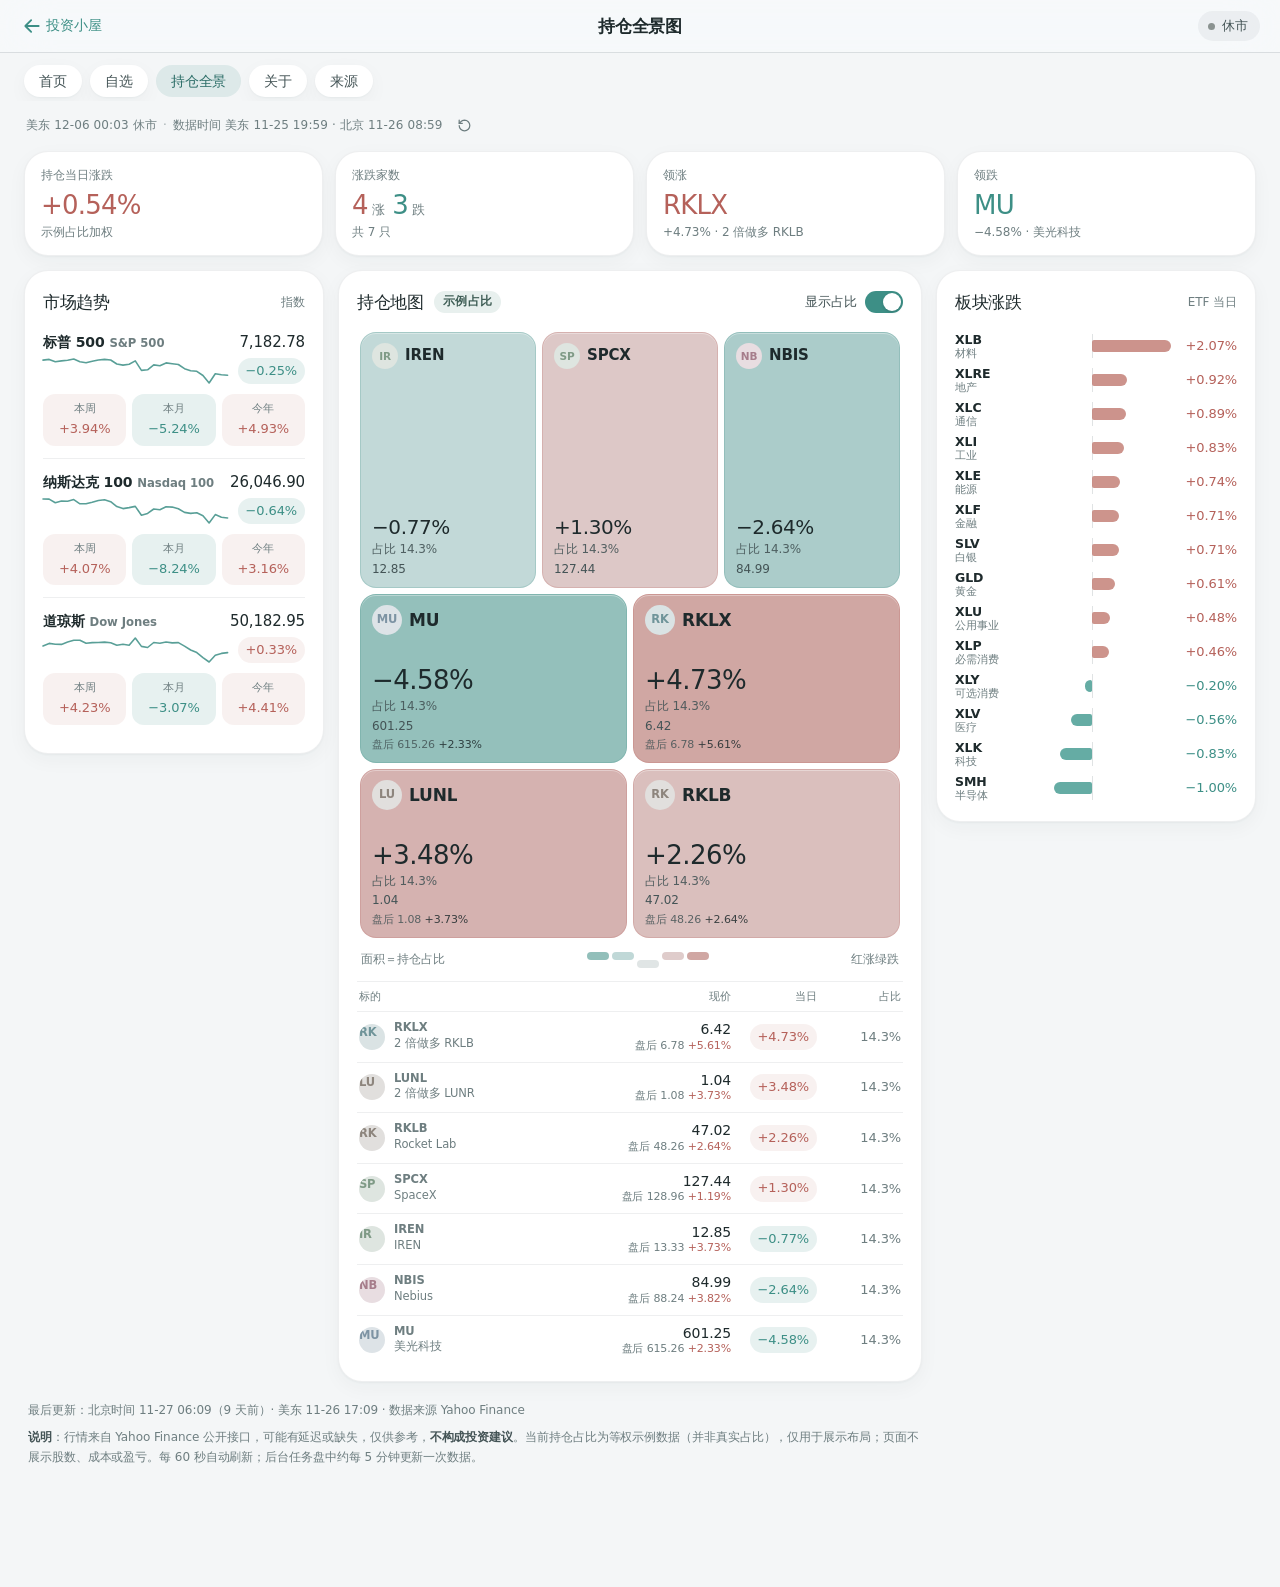
==== commit 16f9a266: "feat: put VIX on the home hero and cool the palette Move the VIX fear index into a featured band abo" ====
--- a/panorama/index.html
+++ b/panorama/index.html
@@ -5,8 +5,8 @@
 <meta name="viewport" content="width=device-width,initial-scale=1,viewport-fit=cover">
 <title>持仓全景图 · 绿仔的投资小屋</title>
 <meta name="description" content="重点关注标的的市场趋势、持仓地图与板块涨跌全景。行情来自 Yahoo Finance，自动刷新。">
-<meta name="theme-color" media="(prefers-color-scheme: light)" content="#f3efe9">
-<meta name="theme-color" media="(prefers-color-scheme: dark)" content="#1c1a18">
+<meta name="theme-color" media="(prefers-color-scheme: light)" content="#f4f6f7">
+<meta name="theme-color" media="(prefers-color-scheme: dark)" content="#121618">
 <meta name="color-scheme" content="light dark">
 <meta name="apple-mobile-web-app-capable" content="yes">
 <meta name="mobile-web-app-capable" content="yes">
@@ -15,7 +15,7 @@
 <link rel="manifest" href="../manifest.webmanifest">
 <link rel="icon" href="../icons/favicon-32.png" sizes="32x32">
 <link rel="apple-touch-icon" href="../icons/apple-touch-icon.png">
-<link rel="stylesheet" href="../assets/app.css">
+<link rel="stylesheet" href="../assets/app.css?v=fresh1">
 <link rel="stylesheet" href="panorama.css">
 </head>
 <body class="pn">
@@ -76,7 +76,7 @@
   <a href="../#/about" class="press"><svg class="ic" viewBox="0 0 24 24" fill="none" stroke="currentColor" stroke-width="1.8" stroke-linecap="round" stroke-linejoin="round" aria-hidden="true"><circle cx="12" cy="12" r="9"/><path d="M12 11v6M12 7.6v.2"/></svg><span>关于</span></a>
   <a href="../#/sources" class="press"><svg class="ic" viewBox="0 0 24 24" fill="none" stroke="currentColor" stroke-width="1.8" stroke-linecap="round" stroke-linejoin="round" aria-hidden="true"><path d="M14 2.5H6.5a2 2 0 00-2 2v15a2 2 0 002 2h11a2 2 0 002-2V8z"/><path d="M14 2.5V8h5.5M8.5 13h7M8.5 17h4.5"/></svg><span>来源</span></a>
 </nav>
-<noscript><p style="padding:24px;color:#8a8078">请启用 JavaScript 以查看持仓全景图。</p></noscript>
+<noscript><p style="padding:24px;color:#6e7e80">请启用 JavaScript 以查看持仓全景图。</p></noscript>
 <script src="panorama.js" defer></script>
 </body>
 </html>
--- a/assets/app.css
+++ b/assets/app.css
@@ -1,19 +1,20 @@
 /* 美股 AI 雷达 — Google-Finance information architecture × iOS "Liquid Glass" materials.
-   Chinese convention: red = up, green = down. Light + automatic dark mode. */
+   Chinese convention: red = up, green = down. Light + automatic dark mode.
+   Palette: cool mist + muted teal, aligned with 体能小屋 / 小锅小灶 (fresh, not warm greige). */
 @font-face{font-family:"WM Brush";src:url(fonts/MaShanZheng-Regular-wordmark.woff2) format("woff2");font-display:block}
 @font-face{font-family:"WM Round";src:url(fonts/ZCOOLKuaiLe-Regular-wordmark.woff2) format("woff2");font-display:block}
 @font-face{font-family:"WM Serif";src:url(fonts/ZCOOLXiaoWei-Regular-wordmark.woff2) format("woff2");font-display:block}
 :root{
-  /* Morandi: warm greige ground, dusty low-saturation accents */
-  --bg:#f3efe9; --card:#fbf9f6; --card2:#f2ede6; --fill:rgba(120,104,88,.11); --fill2:rgba(120,104,88,.065);
-  --line:rgba(96,80,64,.16); --line2:rgba(96,80,64,.09);
-  --tx:#2f2b27; --tx2:#4f4841; --tx3:#8c8279; --tx4:#b9afa5;
-  --blue:#6f8494; --blue2:#7d93a3; --blue-bg:rgba(111,132,148,.13); --blue-tx:#56697a;
-  --up:#b5615a; --upR:#c48178; --up-bg:rgba(181,97,90,.09); --dn:#6a8b72; --dnR:#8aa591; --dn-bg:rgba(110,143,118,.11); --flat:#9a9189;
-  --glass:rgba(250,247,243,.74); --glass-bd:rgba(255,255,255,.6); --glass-hl:inset 0 1px 0 rgba(255,255,255,.7);
-  --sh-card:0 1px 2px rgba(80,60,40,.04),0 6px 20px rgba(80,60,40,.035); --sh-pop:0 14px 40px rgba(70,52,36,.12),0 2px 8px rgba(70,52,36,.05);
-  --bub:#ece6de; --warn-bg:#f4ecdf; --warn-tx:#6b5536;
-  --val:#a3804a; --val-b:#f1e8da; --gro:#8f7599; --gro-b:#eee7ef; --tec:#62898f; --tec-b:#e3ecec; --mac:#737899; --mac-b:#e8e8f0; --hst:#9a9189; --hst-b:#efebe5;
+  /* Cool mist ground, muted teal accent — fresher, less warm than the old greige Morandi */
+  --bg:#f4f6f7; --card:#ffffff; --card2:#eef2f3; --fill:rgba(36,52,56,.10); --fill2:rgba(36,52,56,.05);
+  --line:rgba(40,60,66,.14); --line2:rgba(40,60,66,.08);
+  --tx:#1e2a2c; --tx2:#445456; --tx3:#6e7e80; --tx4:#a3b0b2;
+  --blue:#3d8f86; --blue2:#4a9e94; --blue-bg:rgba(61,143,134,.12); --blue-tx:#2d6e68;
+  --up:#b5615a; --upR:#c48178; --up-bg:rgba(181,97,90,.09); --dn:#3d8f86; --dnR:#4a9e94; --dn-bg:rgba(61,143,134,.12); --flat:#8a9290;
+  --glass:rgba(247,250,251,.76); --glass-bd:rgba(255,255,255,.7); --glass-hl:inset 0 1px 0 rgba(255,255,255,.8);
+  --sh-card:0 1px 2px rgba(30,50,55,.04),0 6px 20px rgba(30,50,55,.04); --sh-pop:0 14px 40px rgba(24,44,48,.10),0 2px 8px rgba(24,44,48,.05);
+  --bub:#e8eef0; --warn-bg:#e8f0ee; --warn-tx:#3d5c54;
+  --val:#7a8a4a; --val-b:#e8eee4; --gro:#8f7599; --gro-b:#eceaf0; --tec:#4a8a8a; --tec-b:#e3ecec; --mac:#6a7a99; --mac-b:#e6eaf0; --hst:#8a9290; --hst-b:#eef1f2;
   --r-sm:10px; --r:14px; --r-lg:20px; --r-xl:24px;
   --spring:cubic-bezier(.34,1.4,.64,1); --ease:cubic-bezier(.32,.72,0,1);
   --font:-apple-system,BlinkMacSystemFont,"SF Pro Display","SF Pro Text","PingFang SC","Google Sans",Roboto,"Noto Sans SC","Hiragino Sans GB","Microsoft YaHei",system-ui,"Segoe UI",sans-serif;
@@ -21,15 +22,15 @@
   color-scheme:light dark;
 }
 @media (prefers-color-scheme:dark){:root{
-  --bg:#1c1a18; --card:#262320; --card2:#2f2b28; --fill:rgba(200,185,170,.12); --fill2:rgba(200,185,170,.07);
-  --line:rgba(220,205,190,.14); --line2:rgba(220,205,190,.08);
-  --tx:#ece6df; --tx2:#cdc5bc; --tx3:#998f86; --tx4:#6a615a;
-  --blue:#9aaebb; --blue2:#a9bbc6; --blue-bg:rgba(154,174,187,.15); --blue-tx:#b3c3ce;
-  --up:#d38f86; --upR:#c9877e; --up-bg:rgba(211,143,134,.13); --dn:#92b39b; --dnR:#86a790; --dn-bg:rgba(146,179,155,.13); --flat:#998f86;
-  --glass:rgba(38,35,32,.72); --glass-bd:rgba(255,245,235,.08); --glass-hl:inset 0 1px 0 rgba(255,245,235,.06);
+  --bg:#121618; --card:#1b2126; --card2:#242c32; --fill:rgba(210,225,230,.10); --fill2:rgba(210,225,230,.06);
+  --line:rgba(210,225,230,.14); --line2:rgba(210,225,230,.08);
+  --tx:#e8eef0; --tx2:#c5d0d2; --tx3:#8a989a; --tx4:#667275;
+  --blue:#7eb8b0; --blue2:#8fc4bc; --blue-bg:rgba(126,184,176,.16); --blue-tx:#b5d6d1;
+  --up:#d38f86; --upR:#c9877e; --up-bg:rgba(211,143,134,.13); --dn:#7eb8b0; --dnR:#8fc4bc; --dn-bg:rgba(126,184,176,.14); --flat:#8a9290;
+  --glass:rgba(27,33,38,.74); --glass-bd:rgba(230,240,242,.08); --glass-hl:inset 0 1px 0 rgba(230,240,242,.06);
   --sh-card:none; --sh-pop:0 16px 48px rgba(0,0,0,.45);
-  --bub:#34302c; --warn-bg:rgba(176,138,79,.14); --warn-tx:#e2cda6;
-  --val:#c9a56b; --val-b:rgba(201,165,107,.15); --gro:#b89cc2; --gro-b:rgba(184,156,194,.15); --tec:#8db3b8; --tec-b:rgba(141,179,184,.14); --mac:#9da2c4; --mac-b:rgba(157,162,196,.16); --hst:#998f86; --hst-b:#2f2b28;
+  --bub:#242c32; --warn-bg:rgba(126,184,176,.14); --warn-tx:#c5e0db;
+  --val:#c9a56b; --val-b:rgba(201,165,107,.15); --gro:#b89cc2; --gro-b:rgba(184,156,194,.15); --tec:#8db3b8; --tec-b:rgba(141,179,184,.14); --mac:#9da2c4; --mac-b:rgba(157,162,196,.16); --hst:#8a9290; --hst-b:#242c32;
 }}
 *{box-sizing:border-box;margin:0;padding:0}
 html{-webkit-text-size-adjust:100%;scroll-padding-top:calc(var(--abh) + 16px);background:var(--bg)}
@@ -55,19 +56,19 @@
 .wm{display:inline-flex;align-items:center;gap:9px;color:var(--tx);white-space:nowrap;line-height:1}
 .wm .mark{width:30px;height:30px;flex:none}
 .wm-t{font-size:22px}
-.wm-a .wm-t{font-family:"WM Brush",var(--font);font-size:25px;letter-spacing:.02em;color:#3b3632}
-.wm-a .mk-fill{fill:#b5615a} .wm-a .mk-line{stroke:#f3dcd6;opacity:.7} .wm-a .mk-ch{font-family:"WM Brush",serif;font-size:22px;fill:#fbf3ef}
-.wm-b .wm-t{font-family:"WM Round",var(--font);font-size:22px;letter-spacing:.06em;color:#6b5a4c}
-.wm-b .mk-fill{fill:#e2cfba} .wm-b .mk-door{fill:none;stroke:#a88f77;stroke-width:1.6;stroke-linecap:round} .wm-b .mk-leaf{fill:#8aa591} .wm-b .mk-vein{stroke:#f3efe9}
+.wm-a .wm-t{font-family:"WM Brush",var(--font);font-size:25px;letter-spacing:.02em;color:#1e2a2c}
+.wm-a .mk-fill{fill:#3d8f86} .wm-a .mk-line{stroke:#d5ebe8;opacity:.7} .wm-a .mk-ch{font-family:"WM Brush",serif;font-size:22px;fill:#f4fbfa}
+.wm-b .wm-t{font-family:"WM Round",var(--font);font-size:22px;letter-spacing:.06em;color:#3a524e}
+.wm-b .mk-fill{fill:#c9d8d4} .wm-b .mk-door{fill:none;stroke:#5a8a82;stroke-width:1.6;stroke-linecap:round} .wm-b .mk-leaf{fill:#3d8f86} .wm-b .mk-vein{stroke:#f4f6f7}
 .wm-c{gap:10px}
-.wm-c .wm-t{display:inline-flex;align-items:center;gap:8px;font-family:"WM Serif","Noto Serif SC","Songti SC",serif;font-size:21px;letter-spacing:.2em;color:#3b3632}
+.wm-c .wm-t{display:inline-flex;align-items:center;gap:8px;font-family:"WM Serif","Noto Serif SC","Songti SC",serif;font-size:21px;letter-spacing:.2em;color:#1e2a2c}
 .wm-c .wm-rule{display:inline-block;width:14px;height:.5px;background:currentColor;opacity:.45}
 .wm-c .wm-rule:last-child{margin-left:-.2em}
-.wm-c .mk-line{stroke:#8c8279} .wm-c .mk-ch{font-family:"WM Serif",serif;font-size:19px;fill:#3b3632}
+.wm-c .mk-line{stroke:#6e7e80} .wm-c .mk-ch{font-family:"WM Serif",serif;font-size:19px;fill:#1e2a2c}
 @media (prefers-color-scheme:dark){
-  .wm-a .wm-t,.wm-c .wm-t{color:#ece6df} .wm-b .wm-t{color:#e3d3c3}
-  .wm-a .mk-fill{fill:#a35a53} .wm-b .mk-fill{fill:#4a413a} .wm-b .mk-door{stroke:#b9a48f} .wm-b .mk-vein{stroke:#262320}
-  .wm-c .mk-line{stroke:#998f86} .wm-c .mk-ch{fill:#ece6df}
+  .wm-a .wm-t,.wm-c .wm-t{color:#e8eef0} .wm-b .wm-t{color:#d5e4e0}
+  .wm-a .mk-fill{fill:#3d8f86} .wm-b .mk-fill{fill:#2a3534} .wm-b .mk-door{stroke:#8fb8b0} .wm-b .mk-vein{stroke:#1b2126}
+  .wm-c .mk-line{stroke:#8a989a} .wm-c .mk-ch{fill:#e8eef0}
 }
 .wm-lg .mark{width:38px;height:38px} .wm-lg.wm-a .wm-t{font-size:33px} .wm-lg.wm-b .wm-t{font-size:27px} .wm-lg.wm-c .wm-t{font-size:25px}
 .wm-sm .mark{width:22px;height:22px} .wm-sm .wm-t{font-size:17px!important} .wm-sm.wm-c .wm-rule{display:none} .wm-sm.wm-c .wm-t{letter-spacing:.12em}
@@ -181,6 +182,32 @@
 .brd i{display:block}
 .up-bg{background:var(--upR)} .dn-bg{background:var(--dnR)} .fl-bg{background:var(--fill)}
 
+
+/* VIX fear index — featured band above the hero */
+.vix{display:grid;grid-template-columns:auto minmax(160px,1fr) auto auto;gap:6px 24px;align-items:center;padding:16px 22px;margin-bottom:14px}
+.vix-main{min-width:0}
+.vix-k{font-size:11.5px;letter-spacing:.14em;color:var(--tx3);font-weight:500}
+.vix-n{display:flex;align-items:baseline;gap:12px;margin-top:4px}
+.vix-n .big{font-size:40px;line-height:1;font-weight:300;letter-spacing:-.04em;font-feature-settings:"tnum","lnum"}
+.vix-abs{font-size:12px;color:var(--tx4);margin-top:2px}
+.vix-meter{min-width:0;padding-top:8px}
+.vix-track{position:relative;height:6px;border-radius:3px;background:linear-gradient(90deg,var(--dn) 0%,#c4a56a 55%,var(--up) 100%)}
+.vix-track i{position:absolute;top:50%;width:14px;height:14px;border-radius:50%;background:var(--card);border:2.5px solid currentColor;transform:translate(-50%,-50%);box-shadow:var(--sh-card);color:var(--tx2)}
+.vix-scale{display:flex;justify-content:space-between;margin-top:6px;font-size:11px;color:var(--tx4)}
+.vix-lv{display:flex;flex-direction:column;gap:2px;min-width:7.5em}
+.vix-lv b{font-size:16px;font-weight:500;letter-spacing:-.01em}
+.vix-lv span{font-size:12px;color:var(--tx3);line-height:1.4}
+.vix-sp{width:128px;height:48px;opacity:.95;align-self:center}
+.vix[data-lv=calm] .vix-lv b,.vix[data-lv=normal] .vix-lv b,.vix[data-lv=calm] .vix-track i,.vix[data-lv=normal] .vix-track i{color:var(--dn)}
+.vix[data-lv=elevated] .vix-lv b,.vix[data-lv=elevated] .vix-track i{color:#c4785e}
+.vix[data-lv=fear] .vix-lv b,.vix[data-lv=extreme] .vix-lv b,.vix[data-lv=fear] .vix-track i,.vix[data-lv=extreme] .vix-track i{color:var(--up)}
+@media (max-width:720px){
+  .vix{grid-template-columns:1fr auto;padding:16px 16px 14px;margin-bottom:12px;gap:8px 12px}
+  .vix-meter,.vix-lv{grid-column:1/-1}
+  .vix-sp{grid-row:1;grid-column:2;width:96px;height:40px}
+  .vix-n .big{font-size:36px}
+}
+
 /* index cards */
 .icards-wrap{position:relative}
 .icards{display:flex;gap:12px;overflow-x:auto;scroll-snap-type:x mandatory;scrollbar-width:none;padding:2px 2px 6px;margin:0 -2px}
@@ -399,8 +426,8 @@
 .rtabs{display:flex;gap:2px;overflow-x:auto;scrollbar-width:none;background:var(--fill2);border-radius:12px;padding:3px;margin:8px 0 0}
 .rtabs button{flex:1 0 auto;height:32px;padding:0 10px;font-size:13.5px;font-weight:500;color:var(--tx2);border-radius:9px;transition:background .25s,color .2s,box-shadow .25s,transform .5s var(--spring)}
 .rtabs button:active:not([disabled]){transform:scale(.95)}
-.rtabs button.on{background:var(--card);color:var(--tx);box-shadow:0 1px 3px rgba(60,45,30,.1)}
-@media (prefers-color-scheme:dark){.rtabs button.on{background:#48423d}}
+.rtabs button.on{background:var(--card);color:var(--tx);box-shadow:0 1px 3px rgba(30,50,55,.10)}
+@media (prefers-color-scheme:dark){.rtabs button.on{background:#2a3338}}
 .rtabs button[disabled]{color:var(--tx4);cursor:not-allowed}
 .perf{font-size:13.5px;margin:12px 0 0;min-height:20px}
 .perf b{font-weight:600}
@@ -458,7 +485,7 @@
 .debate{padding-bottom:10px}
 .debate .rs-hd{gap:10px;justify-content:flex-start}
 .dq{display:flex;justify-content:flex-end;margin:10px 0 14px}
-.dq-b{position:relative;background:var(--blue);color:#fbf9f6;border-radius:20px;padding:9px 14px;font-size:15px;max-width:82%;line-height:1.45}
+.dq-b{position:relative;background:var(--blue);color:#f4fbfa;border-radius:20px;padding:9px 14px;font-size:15px;max-width:82%;line-height:1.45}
 .dq-b::before{content:"";position:absolute;right:-7px;bottom:0;width:20px;height:20px;background:var(--blue);border-bottom-left-radius:16px 14px}
 .dq-b::after{content:"";position:absolute;right:-10px;bottom:0;width:10px;height:20px;background:var(--card);border-bottom-left-radius:10px}
 .panel{display:grid;grid-template-columns:repeat(4,1fr);gap:4px;padding:12px 4px;background:var(--card2);border-radius:var(--r-lg);margin-bottom:4px}
@@ -495,8 +522,8 @@
 .typing i{width:7px;height:7px;border-radius:50%;background:currentColor;opacity:.4;animation:blink 1.1s infinite}
 .typing i:nth-child(2){animation-delay:.18s} .typing i:nth-child(3){animation-delay:.36s}
 @keyframes blink{0%,80%,100%{opacity:.3;transform:translateY(0)}40%{opacity:.9;transform:translateY(-2px)}}
-.share-card{position:relative;margin:20px 0 12px;padding:18px 20px 16px;border-radius:var(--r-xl);color:var(--tx);background:linear-gradient(145deg,rgba(138,154,166,.18),rgba(168,154,166,.12) 50%,rgba(196,169,156,.18)),var(--card);border:.5px solid var(--line2);box-shadow:var(--sh-card);overflow:hidden}
-.share-card::after{content:"";position:absolute;right:-60px;top:-60px;width:180px;height:180px;border-radius:50%;background:radial-gradient(closest-side,rgba(196,169,156,.25),transparent);pointer-events:none}
+.share-card{position:relative;margin:20px 0 12px;padding:18px 20px 16px;border-radius:var(--r-xl);color:var(--tx);background:linear-gradient(145deg,rgba(61,143,134,.16),rgba(90,150,160,.10) 50%,rgba(126,184,176,.14)),var(--card);border:.5px solid var(--line2);box-shadow:var(--sh-card);overflow:hidden}
+.share-card::after{content:"";position:absolute;right:-60px;top:-60px;width:180px;height:180px;border-radius:50%;background:radial-gradient(closest-side,rgba(61,143,134,.22),transparent);pointer-events:none}
 .consensus{transition:opacity .5s,transform .6s var(--spring)}
 .consensus.hide{opacity:0;transform:translateY(12px) scale(.96)}
 .sc-top{display:flex;align-items:center;justify-content:space-between;font-size:12px;color:var(--tx3);font-weight:600}
@@ -618,6 +645,7 @@
   .col-r .debate{background:var(--card);border-radius:var(--r-xl);margin-top:12px;padding:4px 14px 14px;box-shadow:var(--sh-card)}
   .tabs{display:none}
   .hero-grid{gap:12px;margin-bottom:12px}
+  .vix{padding:16px 16px 14px;margin-bottom:12px}
   .hero{padding:16px 16px 15px}
   .hero-k{font-size:11px}
   .hero-n{margin:6px 0 8px}
@@ -649,7 +677,7 @@
   .qchart{padding:6px 12px 10px}
   .pager{padding:14px 16px 0}
   .foot{padding:16px 20px 16px}
-  .tabbar{display:flex;position:fixed;z-index:50;left:50%;bottom:calc(10px + var(--sab));transform:translateX(-50%);height:56px;padding:4px;gap:2px;border-radius:28px;border:.5px solid var(--glass-bd);box-shadow:0 8px 28px rgba(60,45,30,.12),0 1px 3px rgba(60,45,30,.05),var(--glass-hl)}
+  .tabbar{display:flex;position:fixed;z-index:50;left:50%;bottom:calc(10px + var(--sab));transform:translateX(-50%);height:56px;padding:4px;gap:2px;border-radius:28px;border:.5px solid var(--glass-bd);box-shadow:0 8px 28px rgba(24,44,48,.12),0 1px 3px rgba(24,44,48,.05),var(--glass-hl)}
   .tabbar a{width:66px;display:flex;flex-direction:column;align-items:center;justify-content:center;gap:1px;border-radius:24px;color:var(--tx3);font-size:10px;font-weight:500;transition:transform .5s var(--spring),background-color .3s,color .2s}
   .tabbar a .ic{width:22px;height:22px}
   .tabbar a.on{color:var(--blue-tx);background:var(--fill)}
--- a/panorama/panorama.css
+++ b/panorama/panorama.css
@@ -1,4 +1,4 @@
-/* 持仓全景图 — reuses the site's Morandi tokens from ../assets/app.css (red = up, green = down, auto dark mode). */
+/* 持仓全景图 — reuses the site's cool-mist tokens from ../assets/app.css (red = up, green = down, auto dark mode). */
 body.pn{padding-bottom:0}
 .pn-bar{position:sticky;top:0;z-index:30;padding-top:var(--sat);border-bottom:.5px solid var(--line)}
 .pn-bar-in{max-width:1440px;margin:0 auto;height:52px;padding:0 20px;display:flex;align-items:center;gap:12px;position:relative}
@@ -34,7 +34,7 @@
 .pn-sw{margin-left:auto;display:inline-flex;align-items:center;gap:8px;cursor:pointer;font-size:12.5px;color:var(--tx2);user-select:none}
 .pn-sw input{position:absolute;opacity:0;pointer-events:none}
 .pn-sw-k{width:38px;height:22px;border-radius:11px;background:var(--fill);position:relative;transition:background .25s;flex:none}
-.pn-sw-k::after{content:"";position:absolute;left:2px;top:2px;width:18px;height:18px;border-radius:50%;background:#fff;box-shadow:0 1px 3px rgba(60,45,30,.25);transition:transform .4s var(--spring)}
+.pn-sw-k::after{content:"";position:absolute;left:2px;top:2px;width:18px;height:18px;border-radius:50%;background:#fff;box-shadow:0 1px 3px rgba(24,44,48,.22);transition:transform .4s var(--spring)}
 .pn-sw input:checked+.pn-sw-t+.pn-sw-k{background:var(--blue)}
 .pn-sw input:checked+.pn-sw-t+.pn-sw-k::after{transform:translateX(16px)}
 .pn-sw input:focus-visible+.pn-sw-t+.pn-sw-k{outline:2px solid var(--blue);outline-offset:2px}
